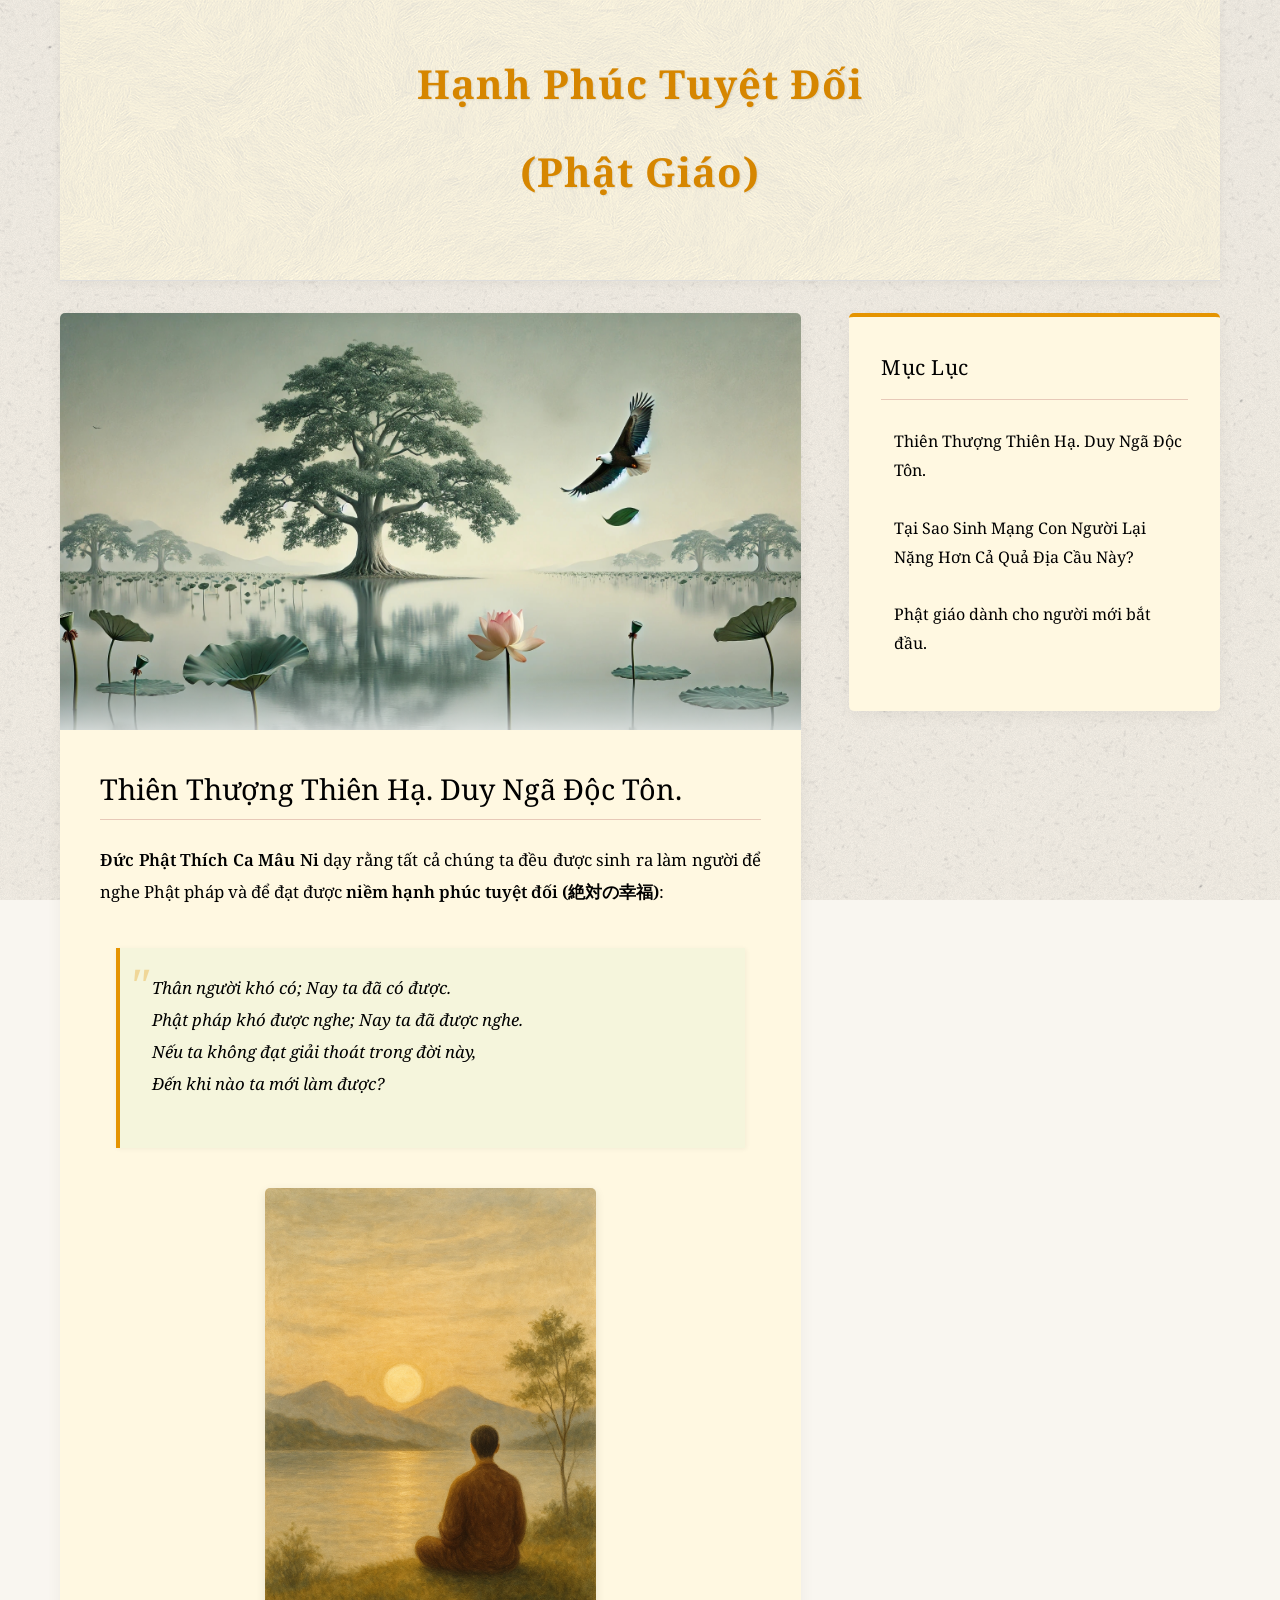
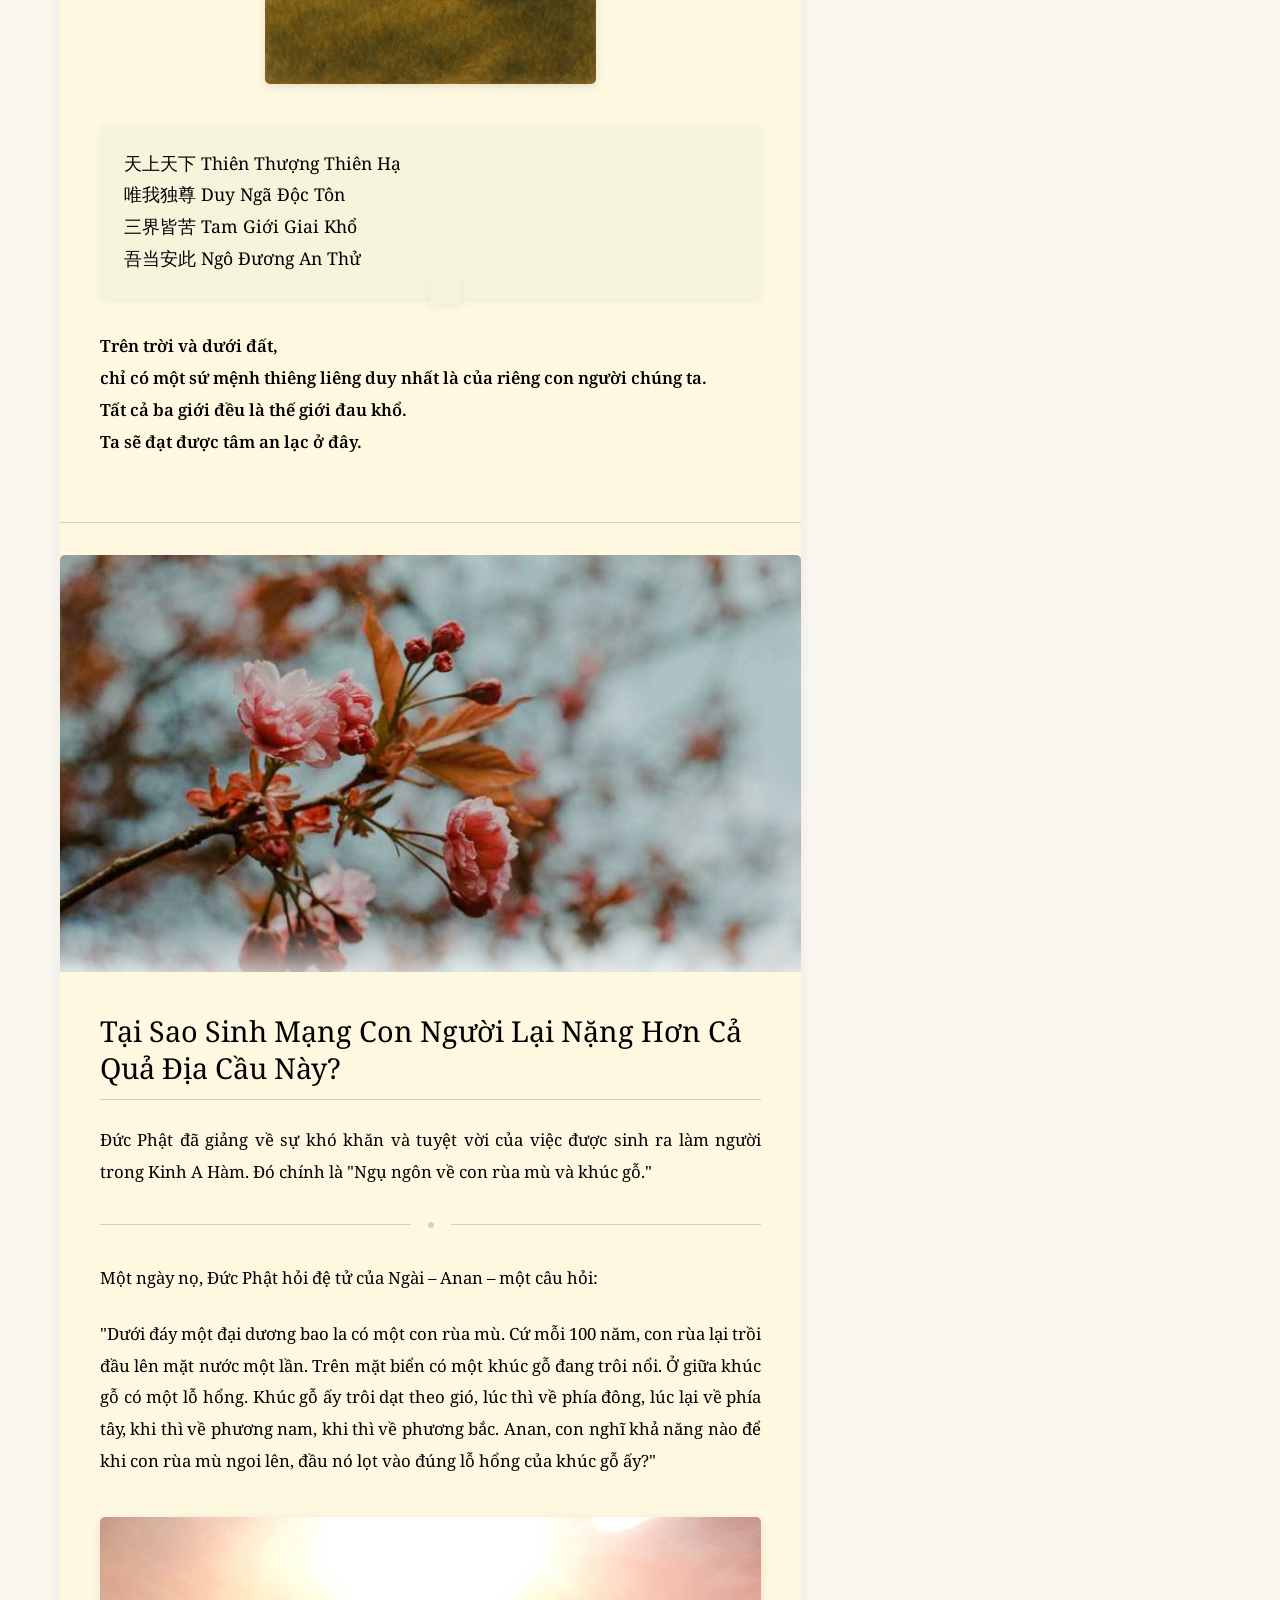
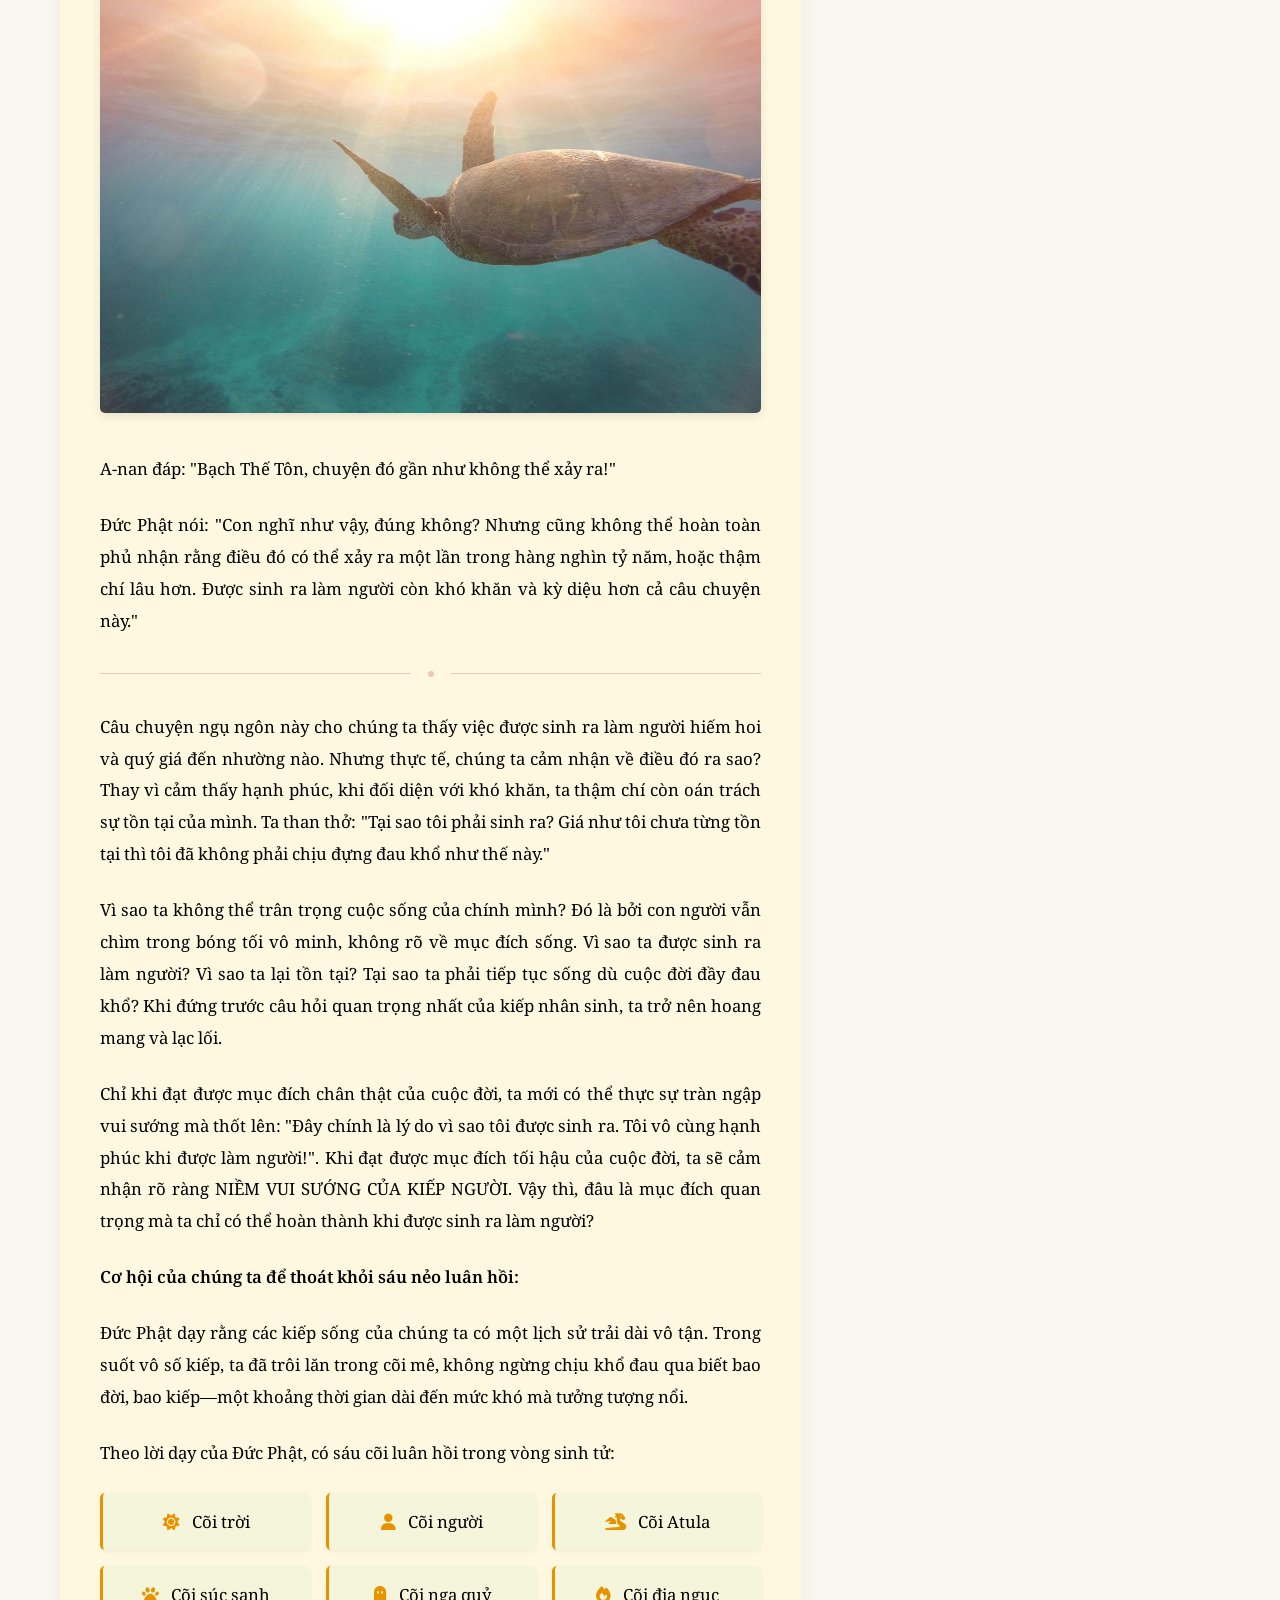
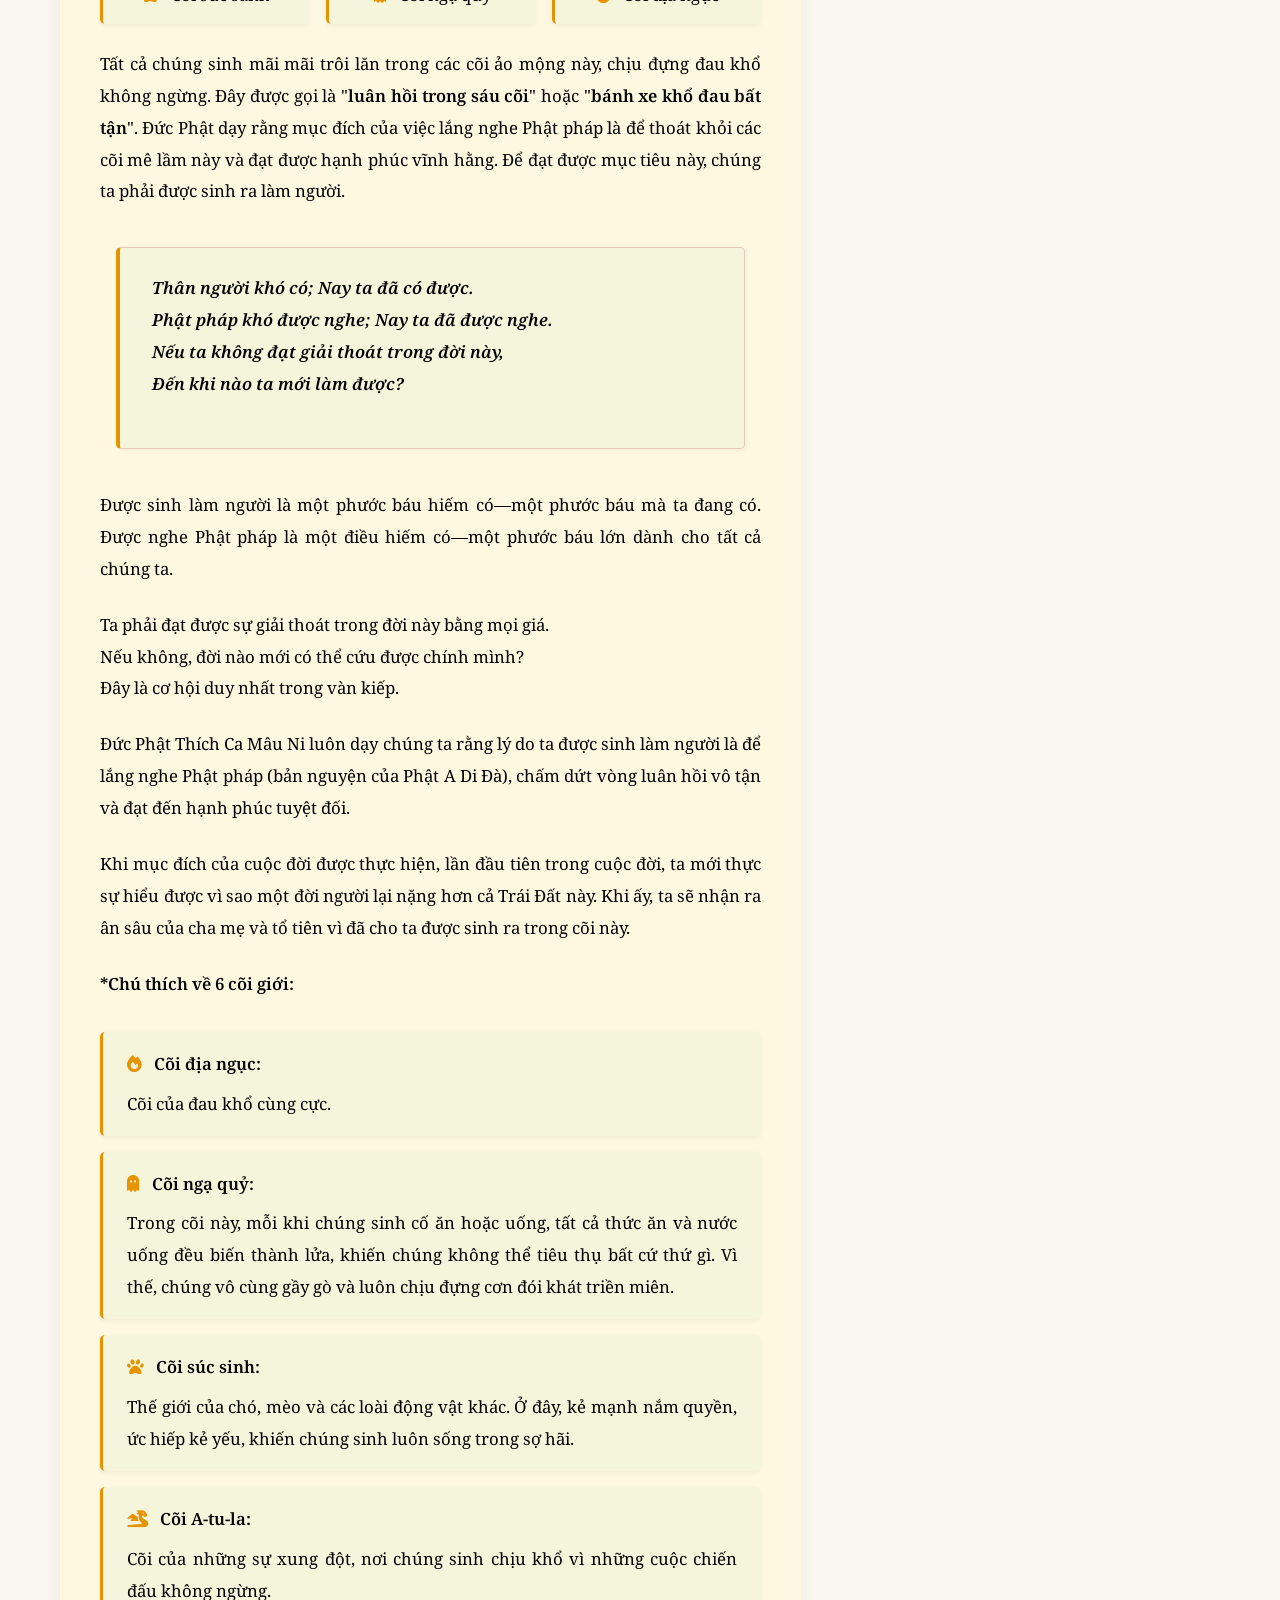
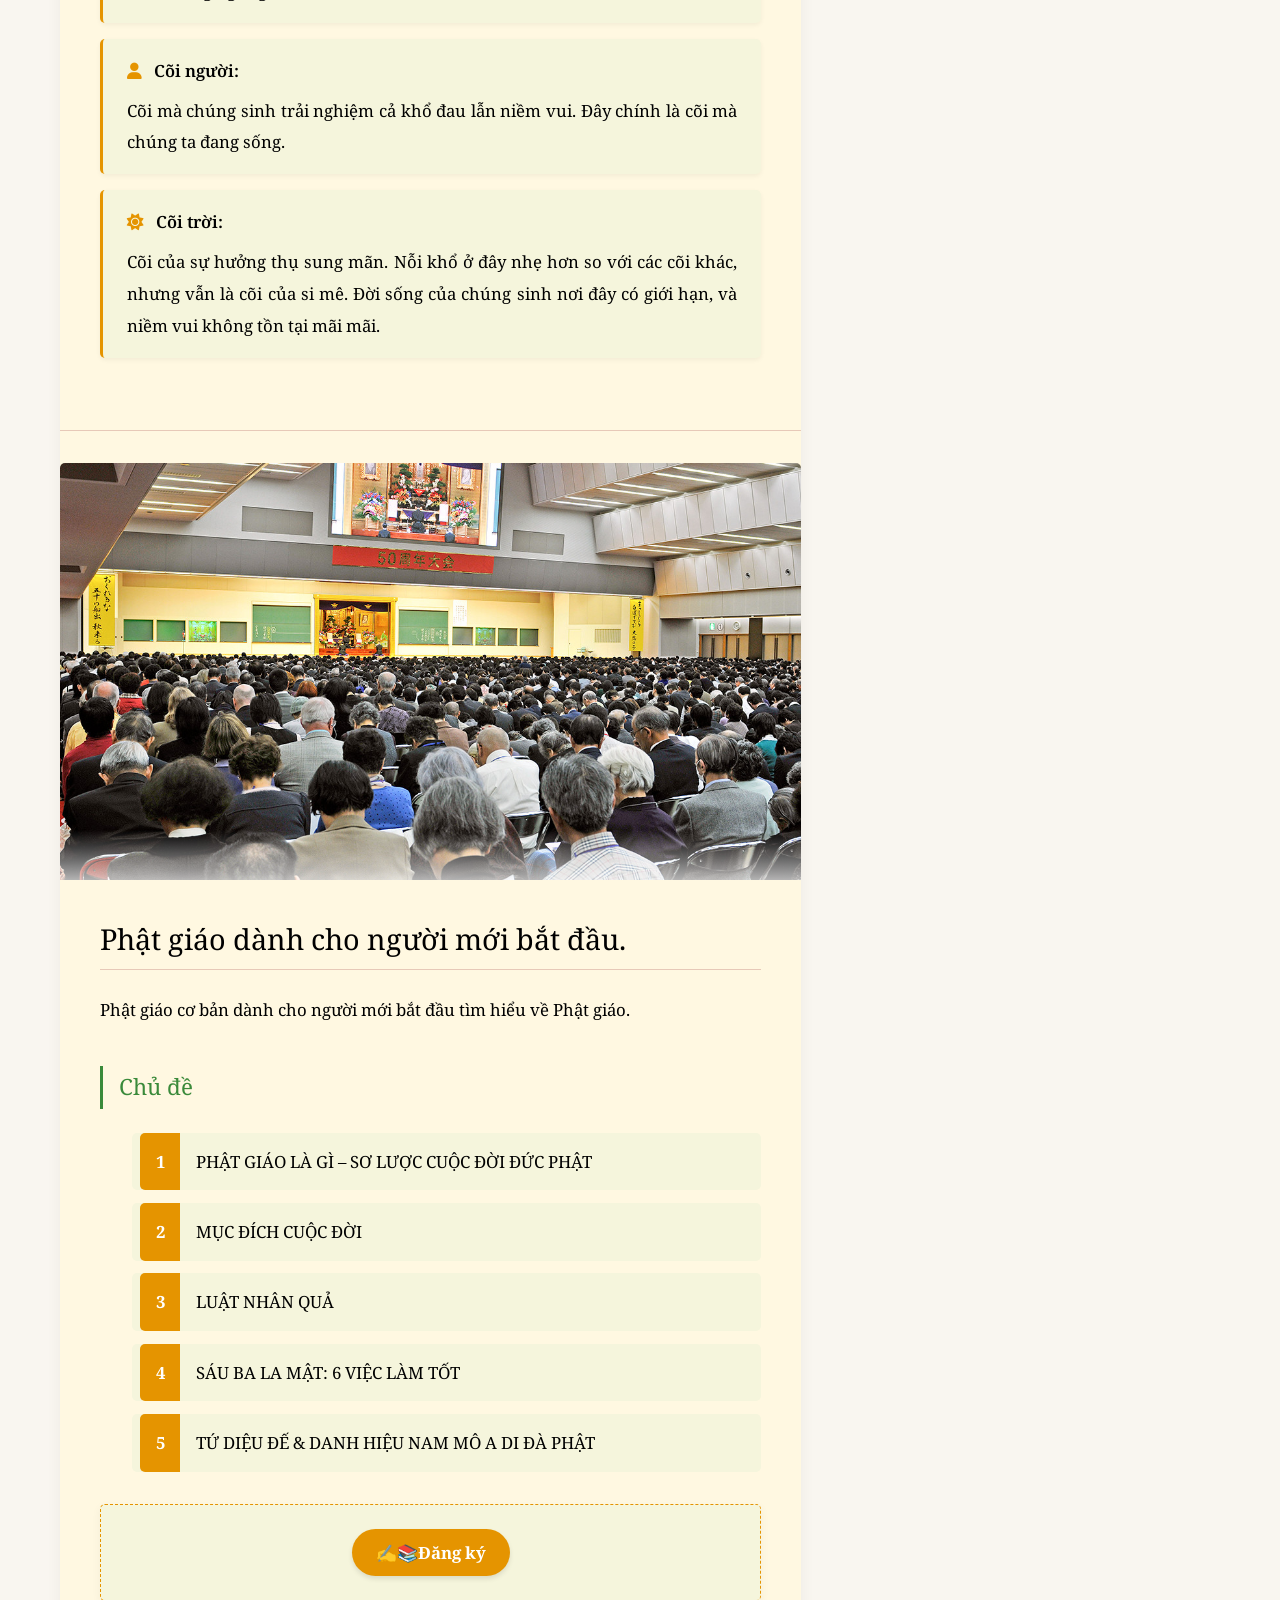
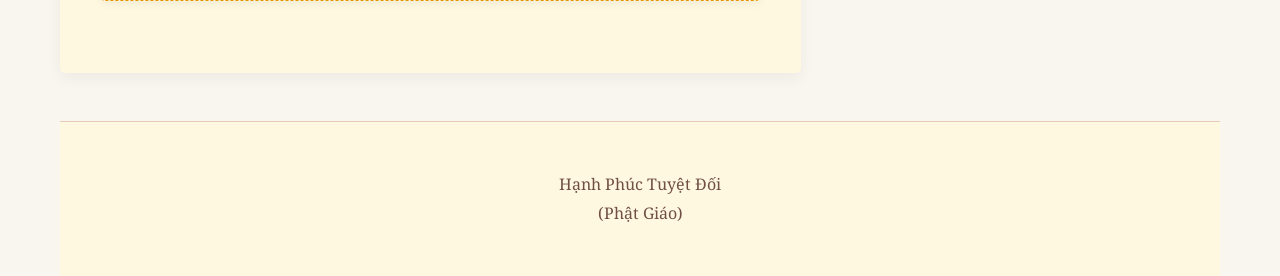
==== index.html @ f9122c45 "SEO friendly" ====
<!DOCTYPE html>
<html lang="vi">
<head>
    <meta charset="UTF-8">
    <meta name="viewport" content="width=device-width, initial-scale=1.0">
    <title>Hạnh Phúc Tuyệt Đối (Phật Giáo)</title>
    <meta name="description" content="Phật Giáo, con đường đến với Hạnh Phúc Tuyệt Đối (絶対の幸福).">
    <meta name="keywords" content="Phật Giáo, Hạnh Phúc Tuyệt Đối, Phật Pháp, luân hồi, Đức Phật Thích Ca, Nam Mô A Di Đà Phật, giải thoát, tâm an lạc">
    <meta name="author" content="Hạnh Phúc Tuyệt Đối (Phật Giáo)">
    <meta name="robots" content="index, follow">
    <meta property="og:title" content="Hạnh Phúc Tuyệt Đối (Phật Giáo)">
    <meta property="og:description" content="Phật giáo, con đường đến với Hạnh Phúc Tuyệt Đối (絶対の幸福).">
    <meta property="og:type" content="website">
    <meta property="og:url" content="https://hanhphuctuyetdoi.org">
    <link rel="canonical" href="https://hanhphuctuyetdoi.org">
    <link rel="stylesheet" href="styles.css">
    <link rel="icon" href="images/favicon.png" type="image/png">
    <!-- FontAwesome for icons -->
    <link rel="stylesheet" href="https://cdnjs.cloudflare.com/ajax/libs/font-awesome/6.4.0/css/all.min.css">
    <!-- Structured Data -->
    <script type="application/ld+json">
    {
        "@context": "https://schema.org",
        "@type": "WebSite",
        "name": "Hạnh Phúc Tuyệt Đối (Phật Giáo)",
        "url": "https://hanhphuctuyetdoi.org",
        "description": "Phật giáo, con đường đến với Hạnh Phúc Tuyệt Đối (絶対の幸福).",
        "publisher": {
            "@type": "Organization",
            "name": "Hạnh Phúc Tuyệt Đối (Phật Giáo)",
            "logo": {
                "@type": "ImageObject",
                "url": "https://hanhphuctuyetdoi.org/images/favicon.png"
            }
        }
    }
    </script>
</head>
<body>
    <div class="site-container">
        <header class="site-header">
            <div class="site-branding">
                <h1 class="site-title">Hạnh Phúc Tuyệt Đối</h1>
                <h2 class="site-title">(Phật Giáo)</h2>
            </div>
        </header>

        <div class="site-content">
            <main class="main-content">
                <article id="post-1" class="post">
                    <figure class="featured-image-container">
                        <img src="images/featured-image-1.webp" alt="Thiên Thượng Thiên Hạ. Duy Ngã Độc Tôn." class="featured-image-full">
                    </figure>
                    <div class="post-content">
                        <h2 class="entry-title">Thiên Thượng Thiên Hạ. Duy Ngã Độc Tôn.</h2>
                        <div class="entry-content">
                            <p><strong>Đức Phật Thích Ca Mâu Ni</strong> dạy rằng tất cả chúng ta đều được sinh ra làm người để nghe Phật pháp và để đạt được <strong>niềm hạnh phúc tuyệt đối (絶対の幸福)</strong>:</p>
                            <blockquote>
                                <p>Thân người khó có; Nay ta đã có được.<br>
                                Phật pháp khó được nghe; Nay ta đã được nghe.<br>
                                Nếu ta không đạt giải thoát trong đời này,<br>
                                Đến khi nào ta mới làm được?</p>
                            </blockquote>
                            <figure class="wp-block-image">
                                <img src="images/calligraphy.png" width="50%" height="50%" alt="Thiên Thượng Thiên Hạ Calligraphy" class="content-image">
                            </figure>
                            <div class="buddha-quote">
                                <p>天上天下 Thiên Thượng Thiên Hạ<br>
                                唯我独尊 Duy Ngã Độc Tôn<br>
                                三界皆苦 Tam Giới Giai Khổ<br>
                                吾当安此 Ngô Đương An Thử</p>
                            </div>
                            <p><strong>Trên trời và dưới đất,<br>
                            chỉ có một sứ mệnh thiêng liêng duy nhất là của riêng con người chúng ta.<br>
                            Tất cả ba giới đều là thế giới đau khổ.<br>
                            Ta sẽ đạt được tâm an lạc ở đây.</strong></p>
                        </div>
                    </div>
                </article>

                <article id="post-2" class="post">
                    <figure class="featured-image-container">
                        <img src="images/buddha-teaching.jpg" alt="Tại Sao Sinh Mạng Con Người Lại Nặng Hơn Cả Quả Địa Cầu Này?" class="featured-image-full">
                    </figure>
                    <div class="post-content">
                        <h2 class="entry-title">Tại Sao Sinh Mạng Con Người Lại Nặng Hơn Cả Quả Địa Cầu Này?</h2>
                        <div class="entry-content">
                            <p>Đức Phật đã giảng về sự khó khăn và tuyệt vời của việc được sinh ra làm người trong Kinh A Hàm. Đó chính là "Ngụ ngôn về con rùa mù và khúc gỗ."</p>
                            <div class="divider"><span></span></div>
                            <p>Một ngày nọ, Đức Phật hỏi đệ tử của Ngài – Anan – một câu hỏi:</p>
                            <p>"Dưới đáy một đại dương bao la có một con rùa mù. Cứ mỗi 100 năm, con rùa lại trồi đầu lên mặt nước một lần. Trên mặt biển có một khúc gỗ đang trôi nổi. Ở giữa khúc gỗ có một lỗ hổng. Khúc gỗ ấy trôi dạt theo gió, lúc thì về phía đông, lúc lại về phía tây, khi thì về phương nam, khi thì về phương bắc. Anan, con nghĩ khả năng nào để khi con rùa mù ngoi lên, đầu nó lọt vào đúng lỗ hổng của khúc gỗ ấy?"</p>
                            <figure class="wp-block-image">
                                <img src="images/turtle-story.jpg" alt="Ngụ ngôn về con rùa mù" class="content-image">
                            </figure>
                            <p>A-nan đáp: "Bạch Thế Tôn, chuyện đó gần như không thể xảy ra!"</p>
                            <p>Đức Phật nói: "Con nghĩ như vậy, đúng không? Nhưng cũng không thể hoàn toàn phủ nhận rằng điều đó có thể xảy ra một lần trong hàng nghìn tỷ năm, hoặc thậm chí lâu hơn. Được sinh ra làm người còn khó khăn và kỳ diệu hơn cả câu chuyện này."</p>
                            <div class="divider"><span></span></div>
                            <p>Câu chuyện ngụ ngôn này cho chúng ta thấy việc được sinh ra làm người hiếm hoi và quý giá đến nhường nào. Nhưng thực tế, chúng ta cảm nhận về điều đó ra sao? Thay vì cảm thấy hạnh phúc, khi đối diện với khó khăn, ta thậm chí còn oán trách sự tồn tại của mình. Ta than thở: "Tại sao tôi phải sinh ra? Giá như tôi chưa từng tồn tại thì tôi đã không phải chịu đựng đau khổ như thế này."</p>
                            <p>Vì sao ta không thể trân trọng cuộc sống của chính mình? Đó là bởi con người vẫn chìm trong bóng tối vô minh, không rõ về mục đích sống. Vì sao ta được sinh ra làm người? Vì sao ta lại tồn tại? Tại sao ta phải tiếp tục sống dù cuộc đời đầy đau khổ? Khi đứng trước câu hỏi quan trọng nhất của kiếp nhân sinh, ta trở nên hoang mang và lạc lối.</p>
                            <p>Chỉ khi đạt được mục đích chân thật của cuộc đời, ta mới có thể thực sự tràn ngập vui sướng mà thốt lên: "Đây chính là lý do vì sao tôi được sinh ra. Tôi vô cùng hạnh phúc khi được làm người!". Khi đạt được mục đích tối hậu của cuộc đời, ta sẽ cảm nhận rõ ràng NIỀM VUI SƯỚNG CỦA KIẾP NGƯỜI. Vậy thì, đâu là mục đích quan trọng mà ta chỉ có thể hoàn thành khi được sinh ra làm người?</p>
                            <p><strong>Cơ hội của chúng ta để thoát khỏi sáu nẻo luân hồi:</strong></p>
                            <p>Đức Phật dạy rằng các kiếp sống của chúng ta có một lịch sử trải dài vô tận. Trong suốt vô số kiếp, ta đã trôi lăn trong cõi mê, không ngừng chịu khổ đau qua biết bao đời, bao kiếp—một khoảng thời gian dài đến mức khó mà tưởng tượng nổi.</p>
                            <p>Theo lời dạy của Đức Phật, có sáu cõi luân hồi trong vòng sinh tử:</p>
                            <div class="realms-list">
                                <div class="realm"><i class="fas fa-sun"></i> Cõi trời</div>
                                <div class="realm"><i class="fas fa-user"></i> Cõi người</div>
                                <div class="realm"><i class="fas fa-dragon"></i> Cõi Atula</div>
                                <div class="realm"><i class="fas fa-paw"></i> Cõi súc sanh</div>
                                <div class="realm"><i class="fas fa-ghost"></i> Cõi ngạ quỷ</div>
                                <div class="realm"><i class="fas fa-fire"></i> Cõi địa ngục</div>
                            </div>
                            <p>Tất cả chúng sinh mãi mãi trôi lăn trong các cõi ảo mộng này, chịu đựng đau khổ không ngừng. Đây được gọi là "<strong>luân hồi trong sáu cõi</strong>" hoặc "<strong>bánh xe khổ đau bất tận</strong>". Đức Phật dạy rằng mục đích của việc lắng nghe Phật pháp là để thoát khỏi các cõi mê lầm này và đạt được hạnh phúc vĩnh hằng. Để đạt được mục tiêu này, chúng ta phải được sinh ra làm người.</p>
                            <blockquote class="special-quote">
                                <p><strong>Thân người khó có; Nay ta đã có được.<br>
                                Phật pháp khó được nghe; Nay ta đã được nghe.<br>
                                Nếu ta không đạt giải thoát trong đời này,<br>
                                Đến khi nào ta mới làm được?</strong></p>
                            </blockquote>
                            <p>Được sinh làm người là một phước báu hiếm có—một phước báu mà ta đang có. Được nghe Phật pháp là một điều hiếm có—một phước báu lớn dành cho tất cả chúng ta.</p>
                            <p>Ta phải đạt được sự giải thoát trong đời này bằng mọi giá.<br>
                            Nếu không, đời nào mới có thể cứu được chính mình?<br>
                            Đây là cơ hội duy nhất trong vàn kiếp.</p>
                            <p>Đức Phật Thích Ca Mâu Ni luôn dạy chúng ta rằng lý do ta được sinh làm người là để lắng nghe Phật pháp (bản nguyện của Phật A Di Đà), chấm dứt vòng luân hồi vô tận và đạt đến hạnh phúc tuyệt đối.</p>
                            <p>Khi mục đích của cuộc đời được thực hiện, lần đầu tiên trong cuộc đời, ta mới thực sự hiểu được vì sao một đời người lại nặng hơn cả Trái Đất này. Khi ấy, ta sẽ nhận ra ân sâu của cha mẹ và tổ tiên vì đã cho ta được sinh ra trong cõi này.</p>
                            <p><strong>*Chú thích về 6 cõi giới:</strong></p>
                            <div class="realm-descriptions">
                                <div class="realm-detail">
                                    <h4><i class="fas fa-fire"></i> Cõi địa ngục:</h4>
                                    <p>Cõi của đau khổ cùng cực.</p>
                                </div>
                                <div class="realm-detail">
                                    <h4><i class="fas fa-ghost"></i> Cõi ngạ quỷ:</h4>
                                    <p>Trong cõi này, mỗi khi chúng sinh cố ăn hoặc uống, tất cả thức ăn và nước uống đều biến thành lửa, khiến chúng không thể tiêu thụ bất cứ thứ gì. Vì thế, chúng vô cùng gầy gò và luôn chịu đựng cơn đói khát triền miên.</p>
                                </div>
                                <div class="realm-detail">
                                    <h4><i class="fas fa-paw"></i> Cõi súc sinh:</h4>
                                    <p>Thế giới của chó, mèo và các loài động vật khác. Ở đây, kẻ mạnh nắm quyền, ức hiếp kẻ yếu, khiến chúng sinh luôn sống trong sợ hãi.</p>
                                </div>
                                <div class="realm-detail">
                                    <h4><i class="fas fa-dragon"></i> Cõi A-tu-la:</h4>
                                    <p>Cõi của những sự xung đột, nơi chúng sinh chịu khổ vì những cuộc chiến đấu không ngừng.</p>
                                </div>
                                <div class="realm-detail">
                                    <h4><i class="fas fa-user"></i> Cõi người:</h4>
                                    <p>Cõi mà chúng sinh trải nghiệm cả khổ đau lẫn niềm vui. Đây chính là cõi mà chúng ta đang sống.</p>
                                </div>
                                <div class="realm-detail">
                                    <h4><i class="fas fa-sun"></i> Cõi trời:</h4>
                                    <p>Cõi của sự hưởng thụ sung mãn. Nỗi khổ ở đây nhẹ hơn so với các cõi khác, nhưng vẫn là cõi của si mê. Đời sống của chúng sinh nơi đây có giới hạn, và niềm vui không tồn tại mãi mãi.</p>
                                </div>
                            </div>
                        </div>
                    </div>
                </article>

                <article id="post-3" class="post">
                    <figure class="featured-image-container">
                        <img src="images/buddhism-basics.jpg" alt="Phật giáo dành cho người mới bắt đầu." class="featured-image-full">
                    </figure>
                    <div class="post-content">
                        <h2 class="entry-title">Phật giáo dành cho người mới bắt đầu.</h2>
                        <div class="entry-content">
                            <p>Phật giáo cơ bản dành cho người mới bắt đầu tìm hiểu về Phật giáo.</p>
                            <h3>Chủ đề</h3>
                            <ol class="topics-list">
                                <li><span class="topic-number">1</span><span class="topic-text">PHẬT GIÁO LÀ GÌ – SƠ LƯỢC CUỘC ĐỜI ĐỨC PHẬT</span></li>
                                <li><span class="topic-number">2</span><span class="topic-text">MỤC ĐÍCH CUỘC ĐỜI</span></li>
                                <li><span class="topic-number">3</span><span class="topic-text">LUẬT NHÂN QUẢ</span></li>
                                <li><span class="topic-number">4</span><span class="topic-text">SÁU BA LA MẬT: 6 VIỆC LÀM TỐT</span></li>
                                <li><span class="topic-number">5</span><span class="topic-text">TỨ DIỆU ĐẾ & DANH HIỆU NAM MÔ A DI ĐÀ PHẬT</span></li>
                            </ol>
                            <div class="signup-box">
                                <h4 class="has-medium-font-size"><a href="https://docs.google.com/forms/d/e/1FAIpQLSfmnXQ_tHdX6BW0gpvY5uyh-gd7Po1OzNd1ub1ApMUK29noAw/viewform" target="_blank" rel="noreferrer noopener">✍📚Đăng ký</a></h4>
                            </div>
                        </div>
                    </div>
                </article>
            </main>

            <aside class="sidebar">
                <div id="recent-posts" class="widget">
                    <h3 class="widget-title">Mục Lục</h3>
                    <ul>
                        <li><a href="#post-1">Thiên Thượng Thiên Hạ. Duy Ngã Độc Tôn.</a></li>
                        <li><a href="#post-2">Tại Sao Sinh Mạng Con Người Lại Nặng Hơn Cả Quả Địa Cầu Này?</a></li>
                        <li><a href="#post-3">Phật giáo dành cho người mới bắt đầu.</a></li>
                    </ul>
                </div>
            </aside>
        </div>
        
        <footer class="site-footer">
            <div class="footer-content">
                <p>Hạnh Phúc Tuyệt Đối</p>
                <p>(Phật Giáo)</p>
            </div>
        </footer>
    </div>
</body>
</html>
---- styles.css ----
/* Import Google Fonts */
@import url('https://fonts.googleapis.com/css2?family=Noto+Serif:ital,wght@0,400;0,600;0,700;1,400&display=swap');

/* Reset and base styles */
* {
    margin: 0;
    padding: 0;
    box-sizing: border-box;
}

html {
    scroll-behavior: smooth;
}

:root {
    /* Buddhist-inspired color palette - more harmonious, subtle */
    --saffron: #E59400;      /* Softer monk robe color */
    --deep-saffron: #D68600; /* Darker saffron for accents */
    --lotus-pink: #E7C9B8;   /* Softer pink like lotus flowers */
    --bodhi-green: #3A8A3A;  /* Softer green */
    --earth-brown: #705044;  /* Softer earth tone */
    --sand: #F5F5DC;         /* Light sand color for backgrounds */
    --stone: #E8E8E0;        /* Stone color */
    --incense: #F9F6F0;      /* Light incense smoke color */
    --ink: #000000;          /* Pure black text color as requested */
    --parchment: #FFF8E1;    /* Parchment color for content background */
}

body {
    font-family: 'Noto Serif', Georgia, serif;
    line-height: 1.8;
    color: var(--ink);
    background: var(--incense) url('images/subtle-pattern.png') repeat;
    background-attachment: fixed;
}

.site-container {
    max-width: 1200px;
    margin: 0 auto;
    padding: 0 20px;
}

/* Header styles */
.site-header {
    padding: 3rem 0;
    text-align: center;
    border-bottom: 1px solid #ddd;
    margin-bottom: 2rem;
    background: var(--parchment);
    background-image: url('images/lotus-pattern.png');
    box-shadow: 0 2px 10px rgba(0,0,0,0.05);
}

.site-branding {
    margin-bottom: 1.5rem;
    position: relative;
}

.lotus-symbol {
    display: none; /* Hide lotus symbol as requested */
}

.site-logo {
    max-width: 200px;
    height: auto;
    margin-bottom: 1rem;
    display: block;
    margin-left: auto;
    margin-right: auto;
}

.site-title {
    font-size: 2.5rem;
    margin-bottom: 1rem;
    color: var(--deep-saffron);
    font-family: 'Noto Serif', Georgia, serif;
    letter-spacing: 1px;
    text-shadow: 1px 1px 2px rgba(0,0,0,0.1);
}

.main-navigation ul {
    list-style: none;
    display: flex;
    justify-content: center;
    gap: 2rem;
}

.main-navigation a {
    color: var(--earth-brown);
    text-decoration: none;
    font-size: 1.1rem;
    transition: all 0.3s ease;
}

.main-navigation a:hover {
    color: var(--deep-saffron);
}

/* Content layout */
.site-content {
    display: grid;
    grid-template-columns: 2fr 1fr;
    gap: 3rem;
    margin-bottom: 3rem;
    position: relative;
}

/* Main content styles */
.main-content {
    background: var(--parchment);
    border-radius: 5px;
    box-shadow: 0 5px 15px rgba(0,0,0,0.05);
}

.post {
    margin-bottom: 2rem;
    border-bottom: 1px solid var(--lotus-pink);
    scroll-margin-top: 2rem;
}

.post:last-child {
    margin-bottom: 0;
    border-bottom: none;
}

/* Featured image styles */
.featured-image-container {
    margin: 0;
    padding: 0;
    position: relative;
    overflow: hidden;
    border-radius: 5px 5px 0 0;
}

.featured-image-container::after {
    content: '';
    position: absolute;
    bottom: 0;
    left: 0;
    right: 0;
    height: 50px;
    background: linear-gradient(to bottom, transparent, rgba(255,255,255,0.7));
}

.featured-image-full {
    width: 100%;
    height: auto;
    display: block;
    aspect-ratio: 16/9;
    object-fit: cover;
    transition: transform 0.5s ease;
}

.post-content {
    padding: 2.5rem;
}

.entry-title {
    font-size: 1.8rem;
    margin-bottom: 1.5rem;
    color: var(--ink);
    line-height: 1.3;
    font-weight: normal;
    border-bottom: 1px solid var(--lotus-pink);
    padding-bottom: 0.75rem;
}

.entry-meta {
    color: var(--earth-brown);
    font-size: 0.9rem;
    margin-bottom: 1.5rem;
    font-style: italic;
}

.entry-content {
    font-size: 1.05rem;
    line-height: 1.9;
    color: var(--ink);
}

.entry-content p {
    margin-bottom: 1.5rem;
    text-align: justify;
}

/* Image styles */
.wp-block-image {
    margin: 2.5rem 0;
    text-align: center;
}

.content-image {
    max-width: 100%;
    height: auto;
    display: block;
    margin: 0 auto;
    border-radius: 5px;
    box-shadow: 0 3px 10px rgba(0,0,0,0.1);
}

.entry-content blockquote {
    margin: 2.5rem 1rem;
    padding: 1.5rem 2rem;
    background: var(--sand);
    border-left: 4px solid var(--saffron);
    font-style: italic;
    position: relative;
    box-shadow: 1px 1px 5px rgba(0,0,0,0.05);
}

.entry-content blockquote::before {
    content: '"';
    position: absolute;
    top: -0.5rem;
    left: 0.5rem;
    font-size: 3rem;
    color: var(--saffron);
    opacity: 0.3;
}

.entry-content h3 {
    font-size: 1.4rem;
    margin: 2.5rem 0 1rem;
    color: var(--bodhi-green);
    font-weight: normal;
    padding-left: 1rem;
    border-left: 3px solid var(--bodhi-green);
}

.entry-content ol {
    margin-left: 2rem;
    margin-bottom: 1.5rem;
}

.entry-content ol li {
    margin-bottom: 0.8rem;
    padding-left: 0.5rem;
}

/* Sidebar styles */
.sidebar {
    position: sticky;
    top: 2rem;
    height: max-content;
    background: var(--parchment);
    padding: 2rem;
    border-radius: 5px;
    box-shadow: 0 5px 15px rgba(0,0,0,0.05);
    transition: top 0.3s ease;
    border-top: 4px solid var(--saffron);
}

.widget {
    margin-bottom: 2rem;
}

.widget:last-child {
    margin-bottom: 0;
}

.widget-title {
    font-size: 1.3rem;
    margin-bottom: 1.2rem;
    color: var(--ink);
    border-bottom: 1px solid var(--lotus-pink);
    padding-bottom: 0.8rem;
    font-weight: normal;
    letter-spacing: 0.5px;
}

.widget ul {
    list-style: none;
}

.widget ul li {
    margin-bottom: 0.8rem;
    transition: all 0.3s ease;
}

.widget ul li:hover {
    transform: translateX(5px);
}

.widget a {
    color: var(--ink);
    text-decoration: none;
    font-size: 1rem;
    display: block;
    padding: 0.5rem 0;
    transition: all 0.3s ease;
    border-left: 3px solid transparent;
    padding-left: 10px;
    position: relative;
}

.widget a::before {
    content: '';  /* Removed dharma wheel */
    position: absolute;
    left: -1.5rem;
    opacity: 0;
    transition: all 0.3s ease;
}

.widget a:hover {
    color: var(--deep-saffron);
    text-decoration: none;
    background-color: rgba(214, 134, 0, 0.05);
    padding-left: 15px;
}

.widget a:hover::before {
    opacity: 1;
    left: -0.5rem;
}

.widget a.active {
    color: var(--deep-saffron);
    font-weight: bold;
    background-color: rgba(214, 134, 0, 0.1);
    border-left: 3px solid var(--saffron);
}

/* Footer styles */
.site-footer {
    text-align: center;
    padding: 3rem 0;
    border-top: 1px solid var(--lotus-pink);
    color: var(--earth-brown);
    background: var(--parchment);
    margin-top: 2rem;
}

.footer-content {
    max-width: 800px;
    margin: 0 auto;
}

.footer-quote {
    font-style: italic;
    margin-top: 0.5rem;
    font-size: 0.9rem;
    opacity: 0.8;
}

/* Responsive design */
@media (max-width: 768px) {
    .site-content {
        grid-template-columns: 1fr;
    }
    
    .site-title {
        font-size: 2rem;
    }
    
    .entry-title {
        font-size: 1.6rem;
    }
    
    .post-content {
        padding: 1.5rem;
    }
    
    .sidebar {
        position: static;
        margin-top: 2rem;
    }
}

@media (max-width: 480px) {
    .site-container {
        padding: 0 15px;
    }
    
    .site-title {
        font-size: 1.8rem;
    }
    
    .entry-title {
        font-size: 1.4rem;
    }
    
    .post-content {
        padding: 1.2rem;
    }
    
    .sidebar {
        padding: 1.5rem;
    }
}

/* Add Buddhist-themed elements */
.entry-content strong {
    color: var(--ink);
    font-weight: 600;
}

/* Custom styling for links */
.entry-content a {
    color: var(--bodhi-green);
    text-decoration: none;
    border-bottom: 1px dotted var(--bodhi-green);
    transition: all 0.3s ease;
}

.entry-content a:hover {
    color: var(--deep-saffron);
    border-bottom: 1px solid var(--deep-saffron);
}

/* Buddhist-themed decorative elements */
.dharma-wheel {
    display: none; /* Hide dharma wheel symbol as requested */
}

.divider {
    display: flex;
    align-items: center;
    text-align: center;
    margin: 2rem 0;
}

.divider::before,
.divider::after {
    content: '';
    flex: 1;
    border-bottom: 1px solid var(--lotus-pink);
}

.divider span {
    position: relative;
    width: 10px;
    height: 10px;
    margin: 0 15px;
}

.divider span::before {
    content: '';
    position: absolute;
    width: 6px;
    height: 6px;
    background-color: var(--lotus-pink);
    border-radius: 50%;
    top: 50%;
    left: 50%;
    transform: translate(-50%, -50%);
}

/* Buddha Quote styling */
.buddha-quote {
    background-color: var(--sand);
    padding: 1.5rem;
    border-radius: 5px;
    font-family: 'Noto Serif', Georgia, serif;
    margin: 2rem 0;
    position: relative;
    box-shadow: 0 3px 10px rgba(0,0,0,0.05);
    text-align: center;
}

.buddha-quote::before,
.buddha-quote::after {
    content: '';
    position: absolute;
    width: 30px;
    height: 30px;
    background-color: var(--sand);
    box-shadow: 0 3px 10px rgba(0,0,0,0.05);
}

.buddha-quote::before {
    top: -15px;
    left: calc(50% - 15px);
    transform: rotate(45deg);
    z-index: -1;
}

.buddha-quote p {
    margin-bottom: 0;
    font-size: 1.1rem;
    line-height: 1.8;
    color: var(--ink);
}

/* Realms styling */
.realms-list {
    display: flex;
    flex-wrap: wrap;
    gap: 1rem;
    margin: 1.5rem 0;
    justify-content: space-between;
}

.realm {
    background-color: var(--sand);
    border-radius: 5px;
    padding: 0.8rem 1.2rem;
    box-shadow: 0 2px 5px rgba(0,0,0,0.05);
    flex: 1 1 calc(33% - 1rem);
    text-align: center;
    transition: all 0.3s ease;
    border-left: 3px solid var(--saffron);
}

.realm:hover {
    transform: translateY(-3px);
    box-shadow: 0 5px 10px rgba(0,0,0,0.1);
}

.realm i {
    color: var(--saffron);
    margin-right: 0.5rem;
}

.realm-descriptions {
    margin: 2rem 0;
}

.realm-detail {
    background-color: var(--sand);
    border-radius: 5px;
    padding: 1rem 1.5rem;
    margin-bottom: 1rem;
    box-shadow: 0 2px 5px rgba(0,0,0,0.05);
    border-left: 3px solid var(--saffron);
}

.realm-detail h4 {
    color: var(--ink);
    margin-bottom: 0.5rem;
    font-weight: 600;
}

.realm-detail i {
    color: var(--saffron);
    margin-right: 0.5rem;
}

.realm-detail p {
    margin-bottom: 0;
}

/* Special blockquote */
.special-quote {
    background-color: var(--sand);
    border: 1px solid var(--lotus-pink);
    border-left: 4px solid var(--saffron);
    padding: 1.5rem 2rem;
    margin: 2rem 0;
    border-radius: 5px;
    position: relative;
    box-shadow: 0 3px 10px rgba(0,0,0,0.05);
}

.special-quote::before {
    content: '';  /* Removed dharma wheel */
    display: none;
}

/* Topics styling */
.topics-list {
    list-style: none;
    margin: 1.5rem 0;
    counter-reset: item;
}

.topics-list li {
    margin-bottom: 1rem;
    padding: 0;
    background-color: var(--sand);
    border-radius: 5px;
    position: relative;
    transition: all 0.3s ease;
    display: flex;
    align-items: center;
    overflow: hidden;
}

.topics-list li:hover {
    transform: translateX(5px);
    background-color: rgba(214, 134, 0, 0.1);
}

.topic-number {
    width: 2.5rem;
    min-width: 2.5rem;
    height: 100%;
    background-color: var(--saffron);
    color: white;
    display: flex;
    align-items: center;
    justify-content: center;
    font-weight: bold;
    border-radius: 5px 0 0 5px;
    padding: 0.8rem 0;
}

.topic-text {
    padding: 0.8rem 1rem;
    flex: 1;
}

.signup-box {
    margin: 2rem 0;
    padding: 1.5rem;
    background-color: var(--sand);
    border-radius: 5px;
    text-align: center;
    box-shadow: 0 3px 10px rgba(0,0,0,0.05);
    border: 1px dashed var(--saffron);
}

.signup-box a {
    display: inline-block;
    padding: 0.5rem 1.5rem;
    background-color: var(--saffron);
    color: white !important;
    border-radius: 50px;
    text-decoration: none !important;
    border: none !important;
    transition: all 0.3s ease;
    box-shadow: 0 3px 5px rgba(0,0,0,0.1);
}

.signup-box a:hover {
    background-color: var(--deep-saffron);
    transform: translateY(-3px);
    box-shadow: 0 5px 10px rgba(0,0,0,0.2);
}
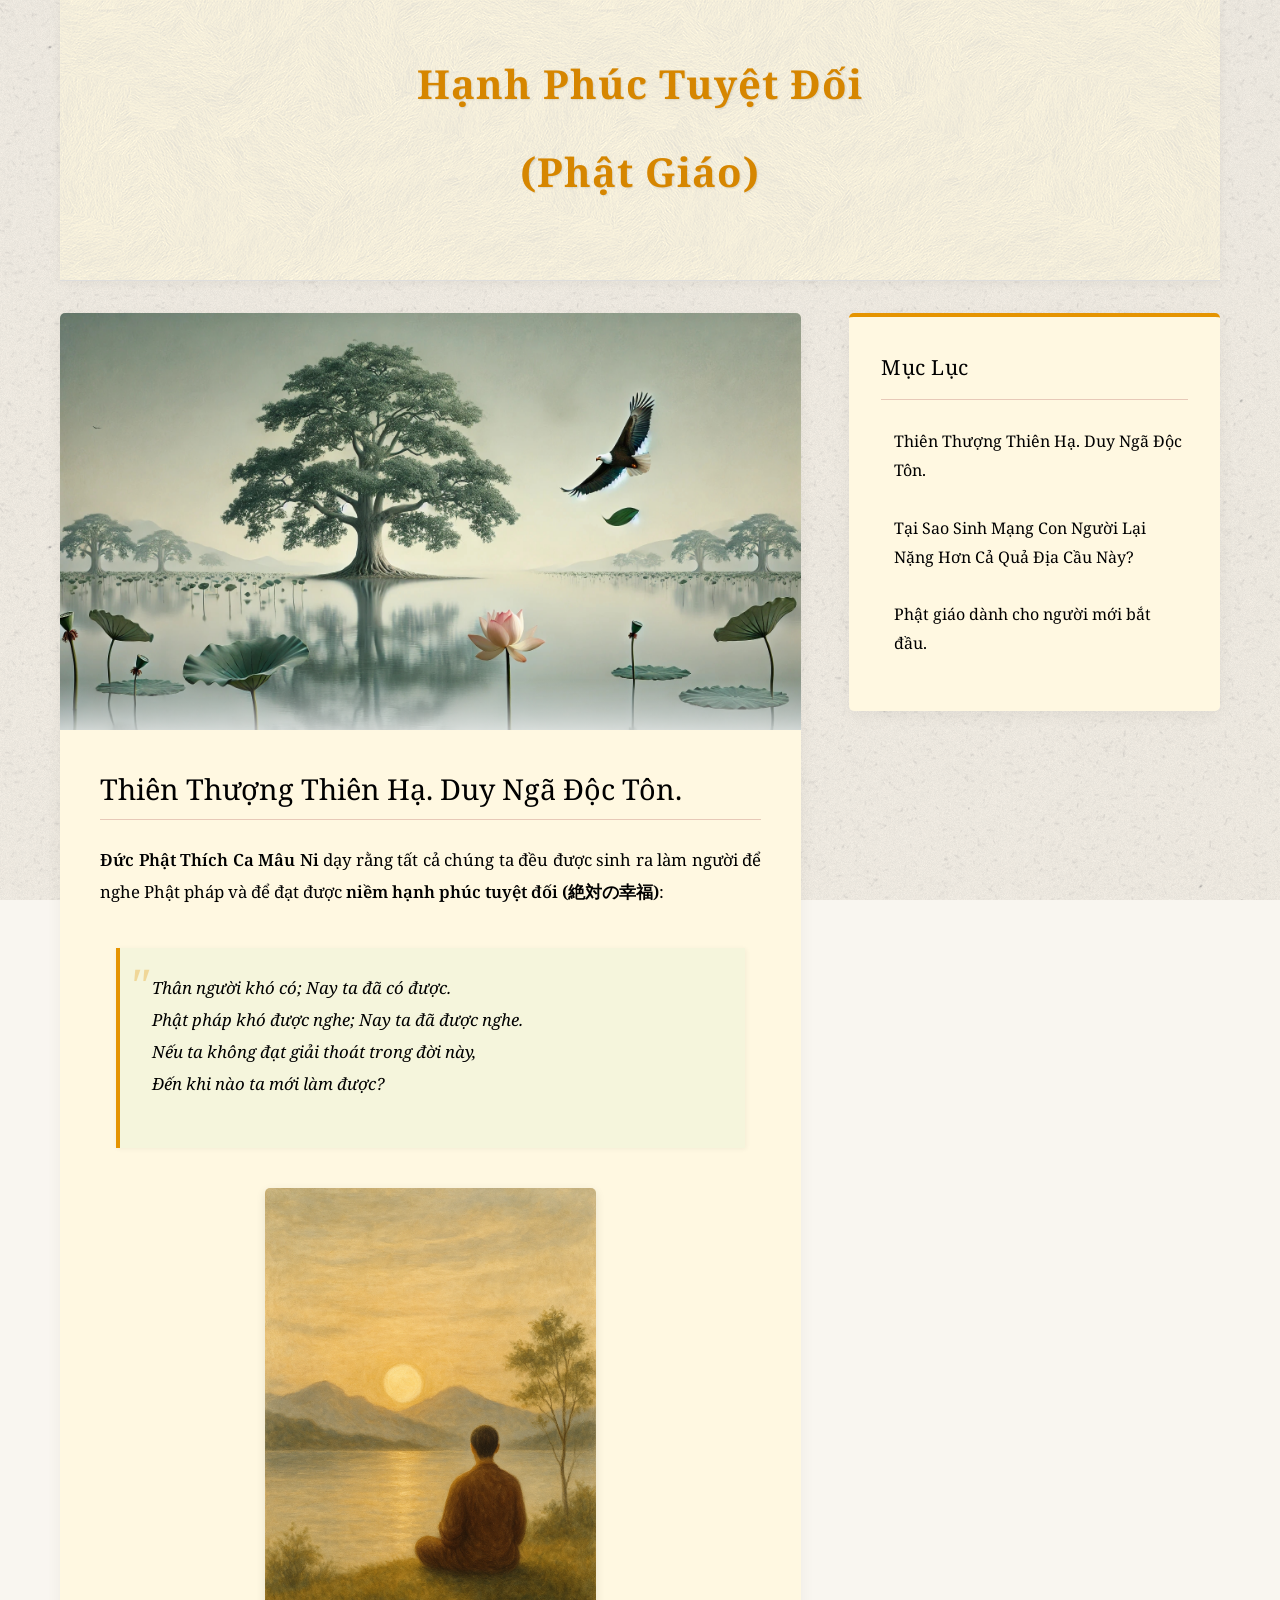
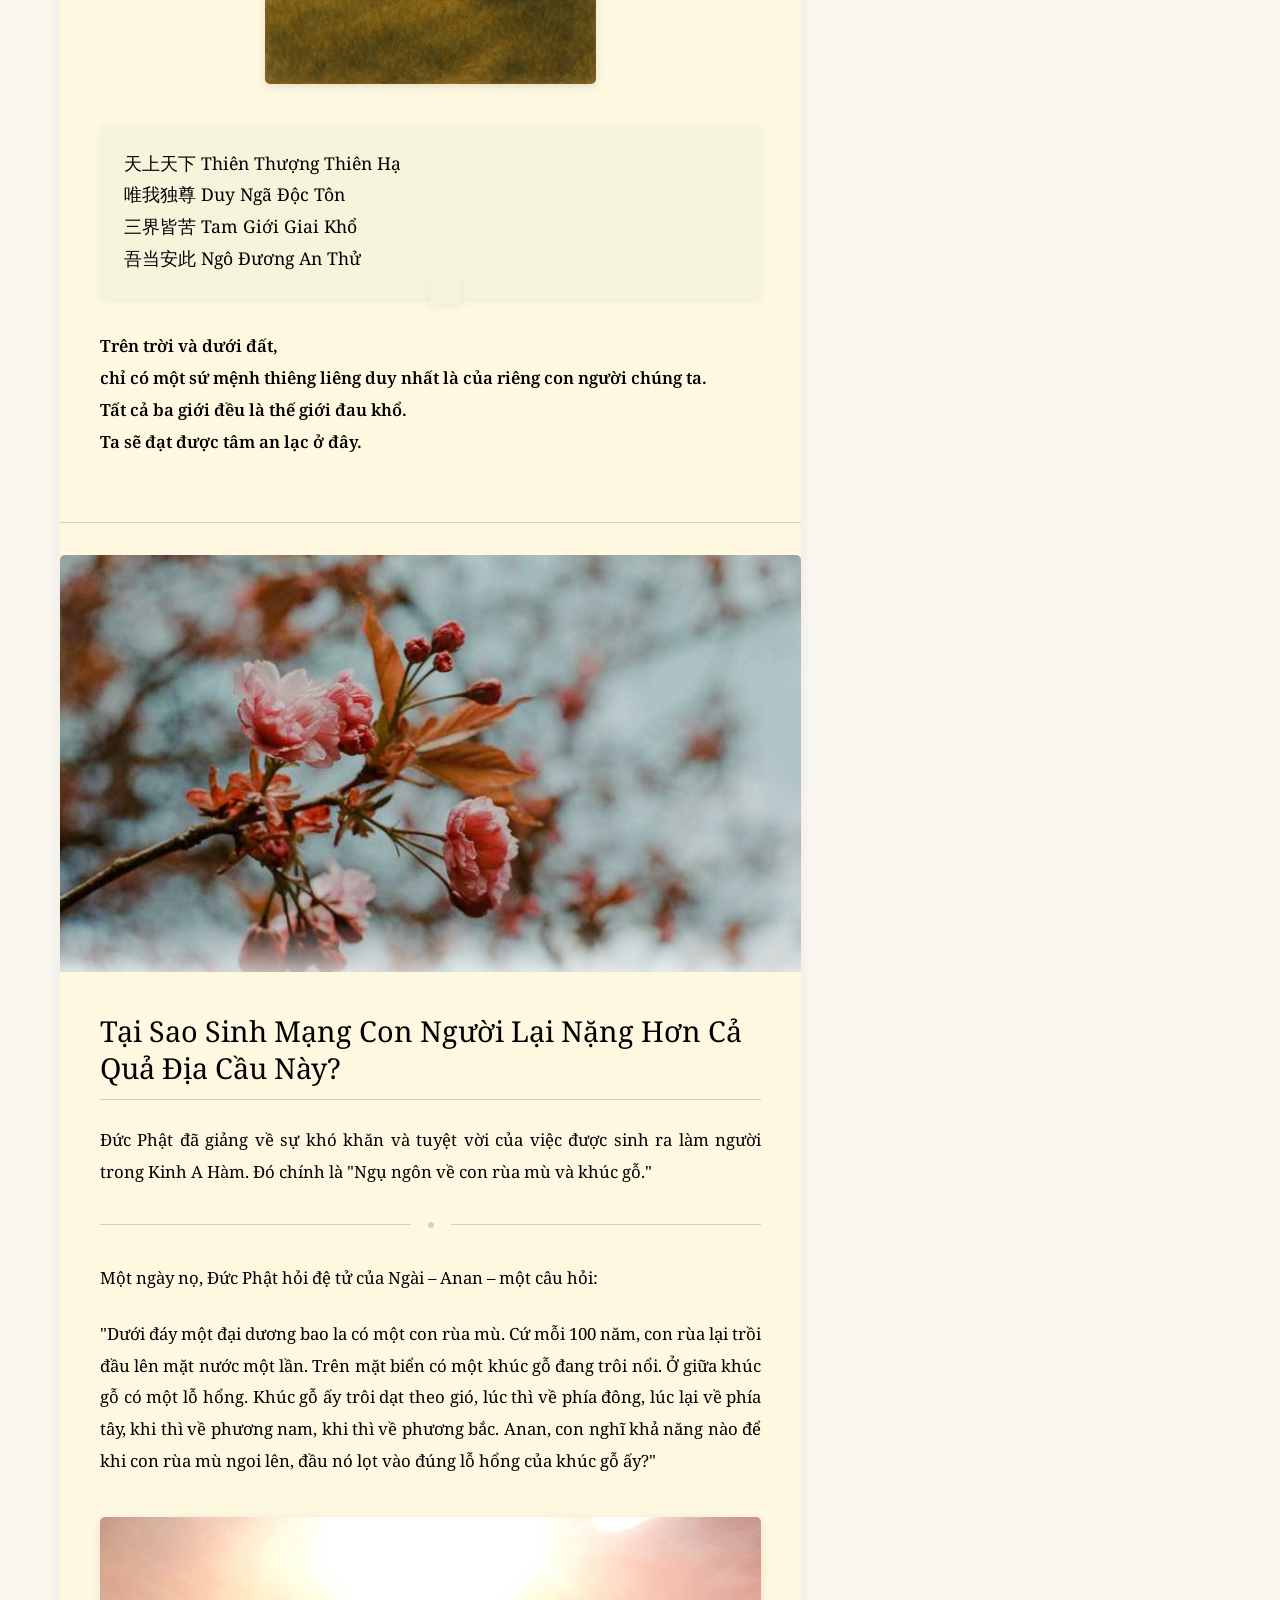
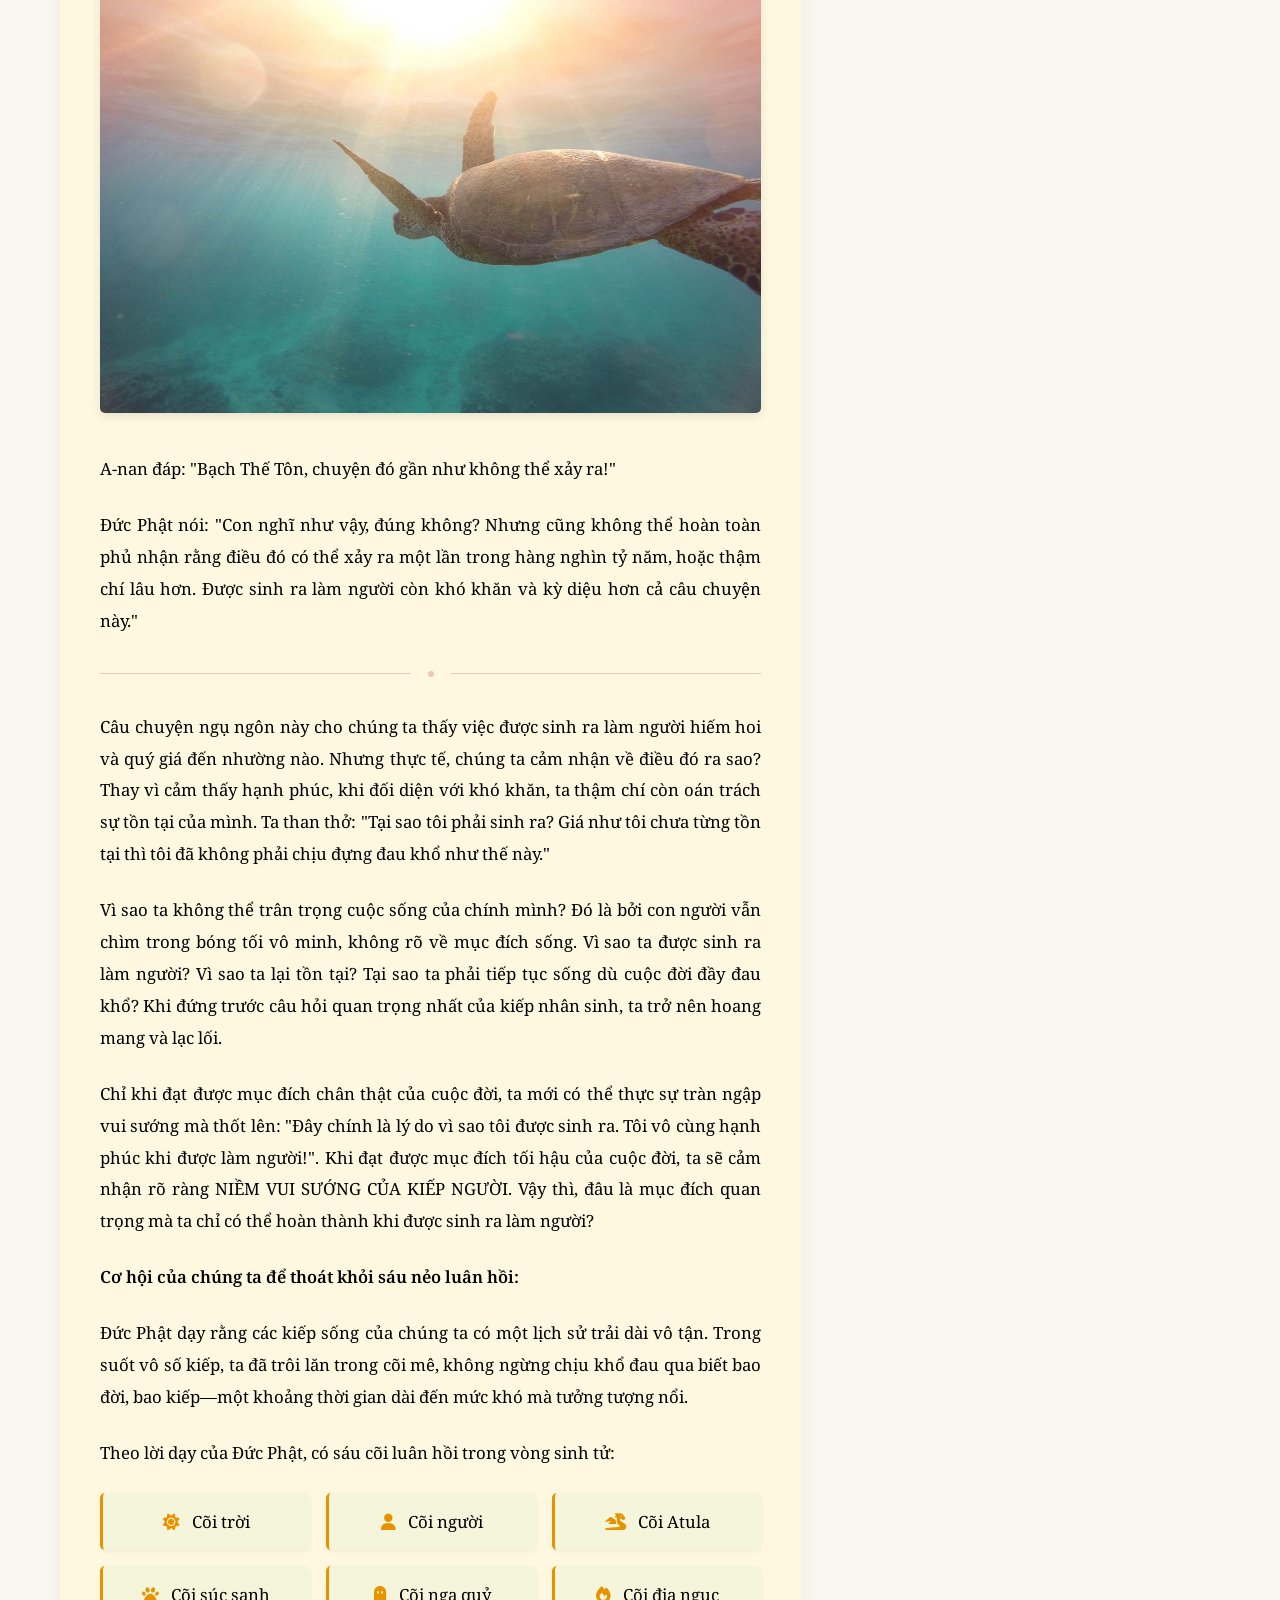
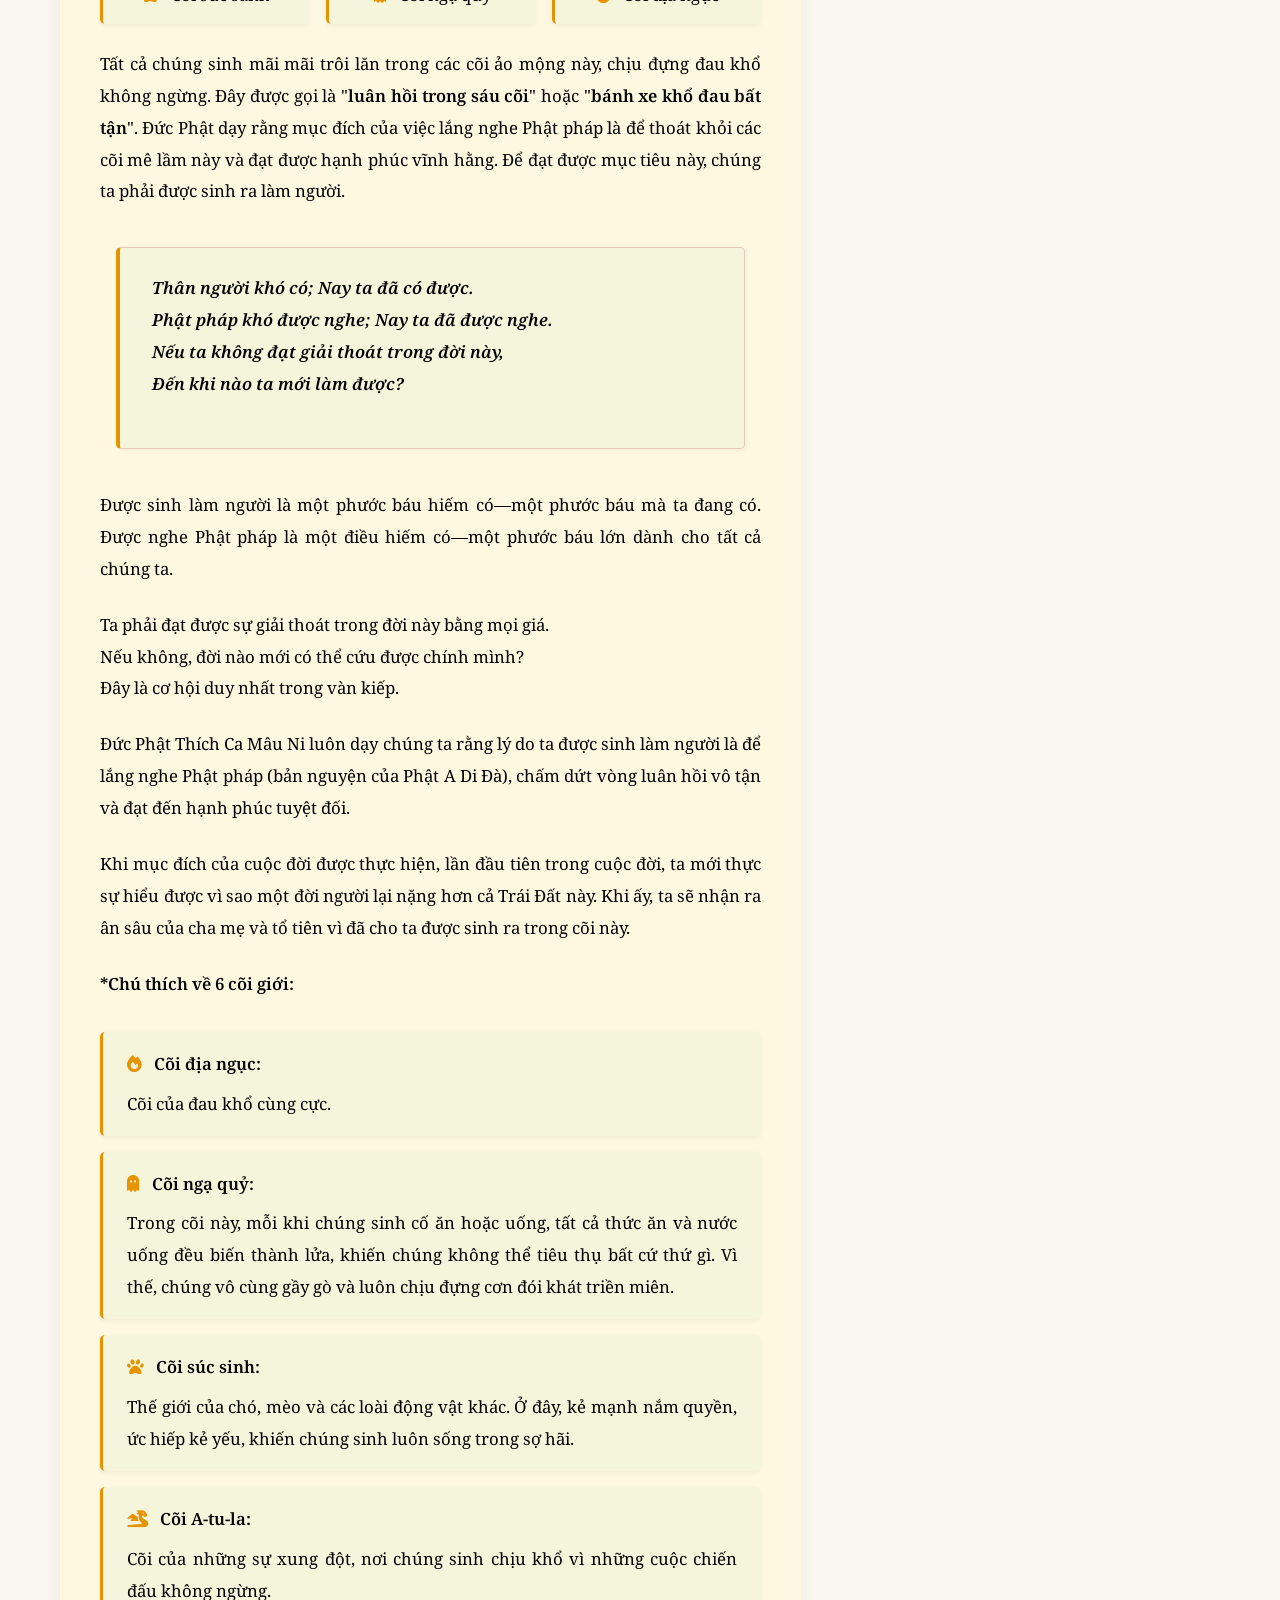
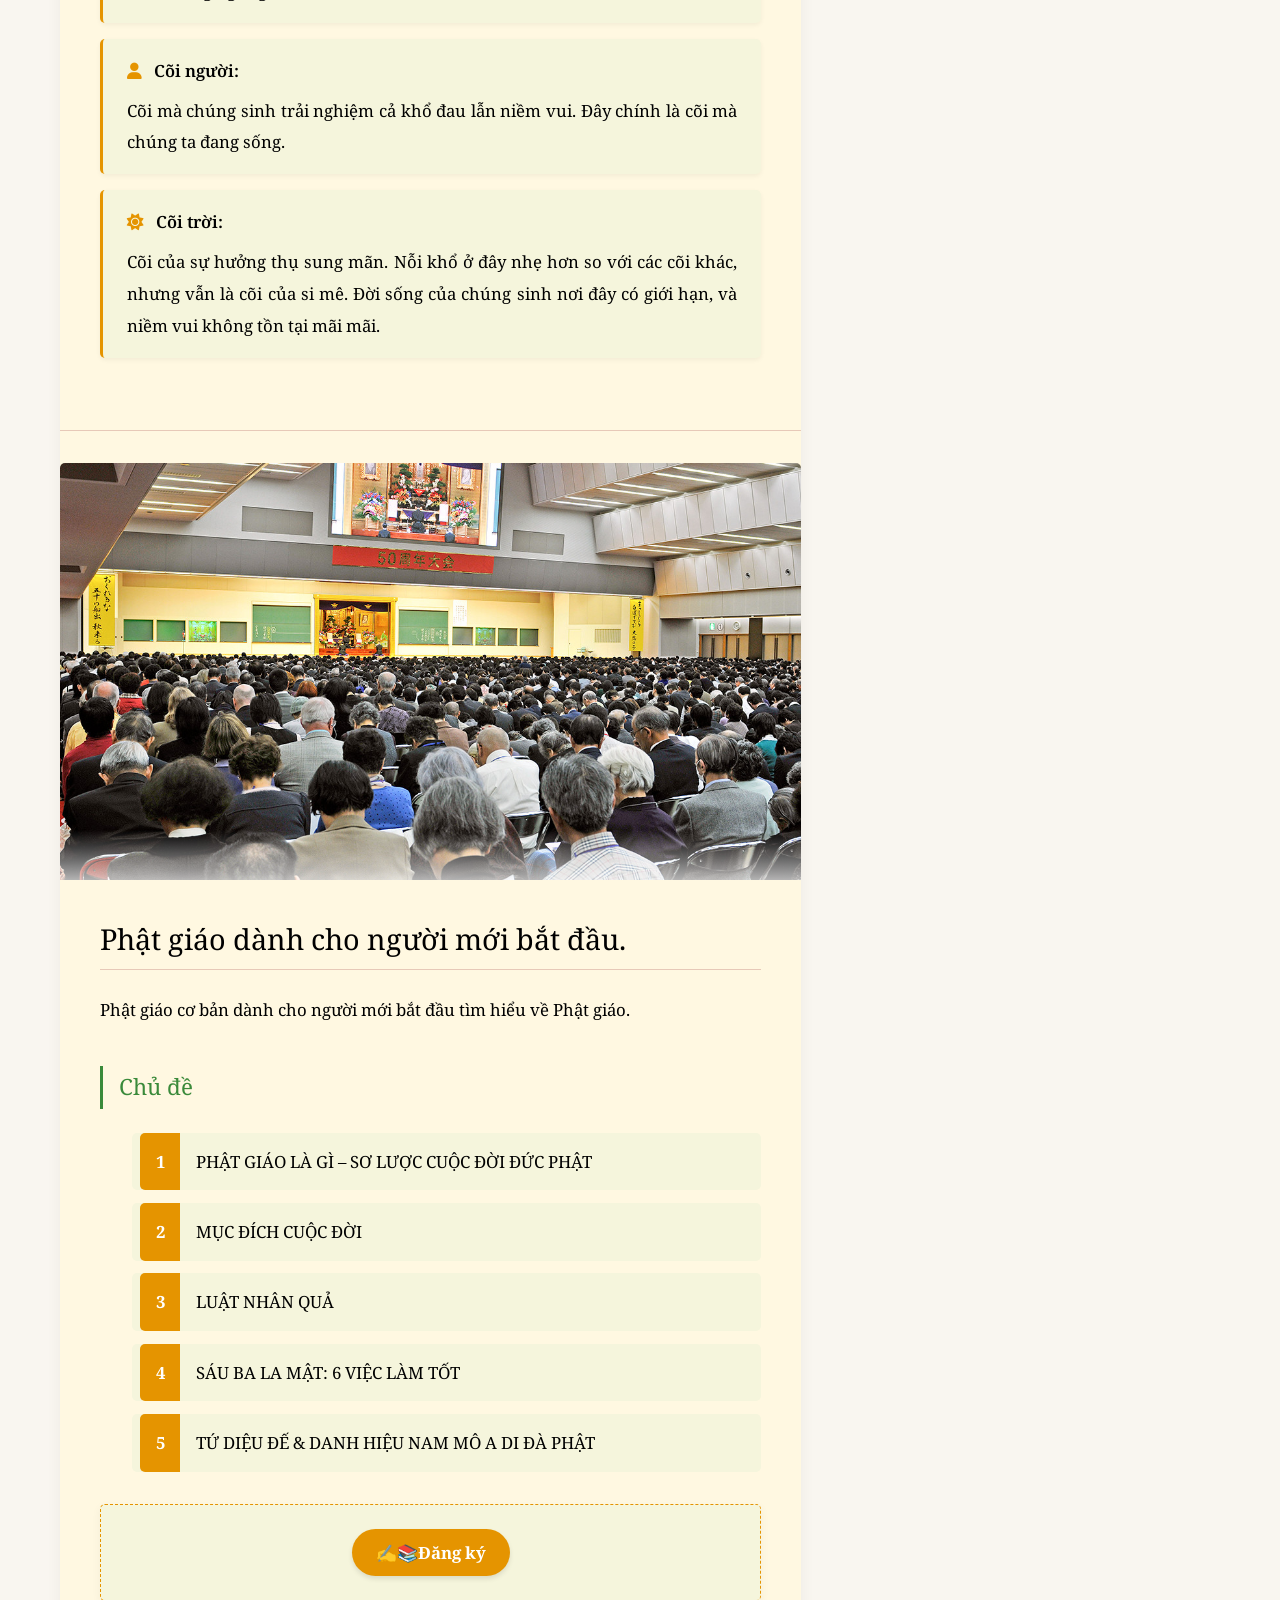
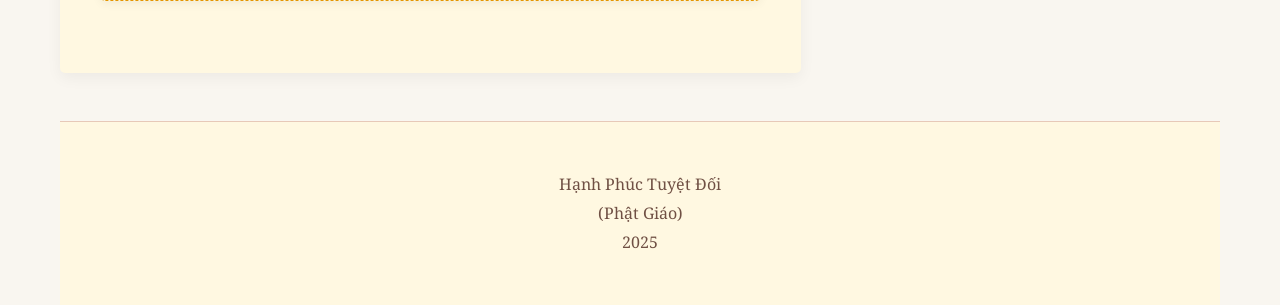
==== commit e82b879c: "rebuild pages" ====
--- a/index.html
+++ b/index.html
@@ -13,8 +13,12 @@
     <meta property="og:type" content="website">
     <meta property="og:url" content="https://hanhphuctuyetdoi.org">
     <link rel="canonical" href="https://hanhphuctuyetdoi.org">
+    <!-- Favicon -->
+    <link rel="icon" href="images/favicon.ico" type="image/x-icon">
+    <link rel="apple-touch-icon" href="images/apple-touch-icon.png">
+    <link rel="manifest" href="site.webmanifest">
+    <meta name="theme-color" content="#ffffff">
     <link rel="stylesheet" href="styles.css">
-    <link rel="icon" href="images/favicon.png" type="image/png">
     <!-- FontAwesome for icons -->
     <link rel="stylesheet" href="https://cdnjs.cloudflare.com/ajax/libs/font-awesome/6.4.0/css/all.min.css">
     <!-- Structured Data -->
@@ -193,6 +197,7 @@
             <div class="footer-content">
                 <p>Hạnh Phúc Tuyệt Đối</p>
                 <p>(Phật Giáo)</p>
+                <p>2025</p>
             </div>
         </footer>
     </div>
--- a/styles.css
+++ b/styles.css
@@ -76,6 +76,10 @@
     font-family: 'Noto Serif', Georgia, serif;
     letter-spacing: 1px;
     text-shadow: 1px 1px 2px rgba(0,0,0,0.1);
+    white-space: nowrap;
+    overflow: hidden;
+    text-overflow: ellipsis;
+    padding: 0 1rem;
 }
 
 .main-navigation ul {
@@ -347,19 +351,16 @@
     .site-content {
         grid-template-columns: 1fr;
     }
-    
     .site-title {
         font-size: 2rem;
-    }
-    
+        padding: 0 0.5rem;
+    }
     .entry-title {
         font-size: 1.6rem;
     }
-    
     .post-content {
         padding: 1.5rem;
     }
-    
     .sidebar {
         position: static;
         margin-top: 2rem;
@@ -368,23 +369,21 @@
 
 @media (max-width: 480px) {
     .site-container {
-        padding: 0 15px;
-    }
-    
+        padding: 0 10px;
+    }
     .site-title {
-        font-size: 1.8rem;
-    }
-    
+        font-size: 1.4rem;
+        padding: 0 0.25rem;
+        letter-spacing: 0.5px;
+    }
     .entry-title {
         font-size: 1.4rem;
     }
-    
     .post-content {
-        padding: 1.2rem;
-    }
-    
+        padding: 1rem;
+    }
     .sidebar {
-        padding: 1.5rem;
+        padding: 1rem;
     }
 }
 
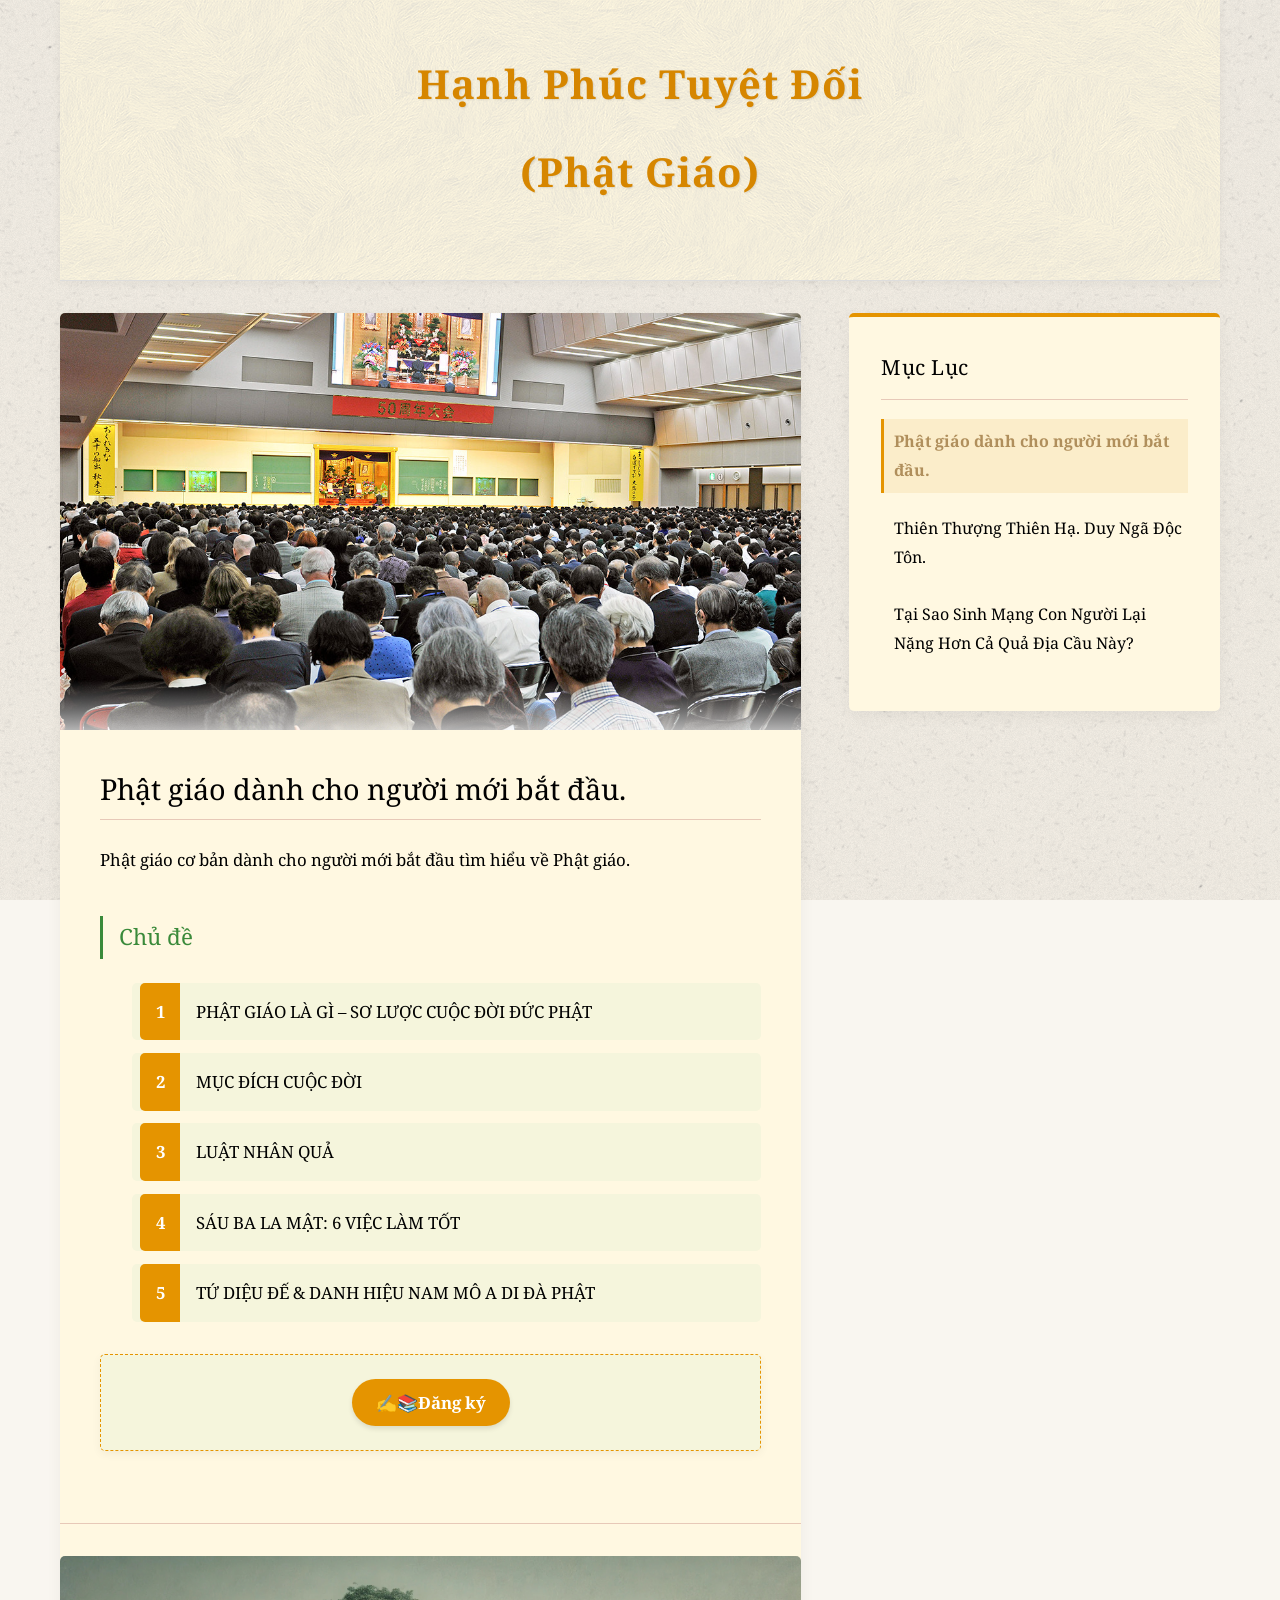
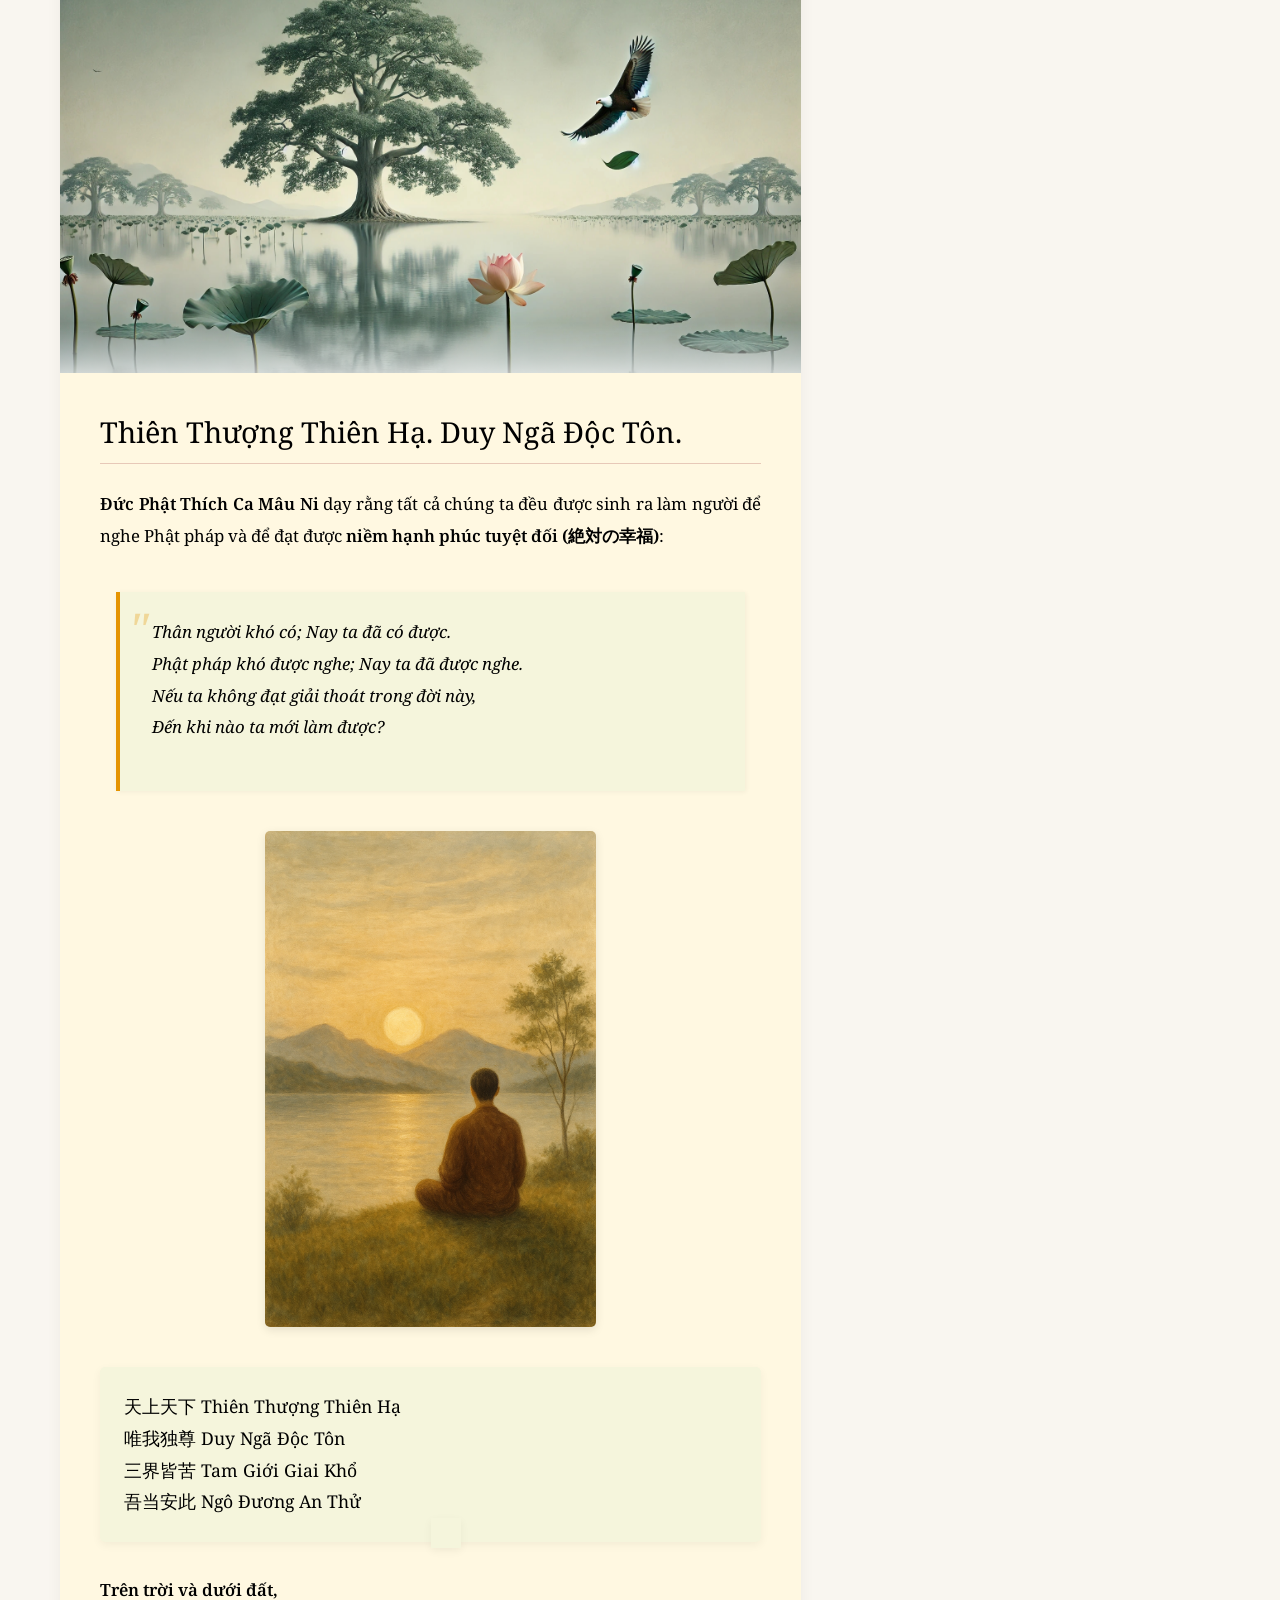
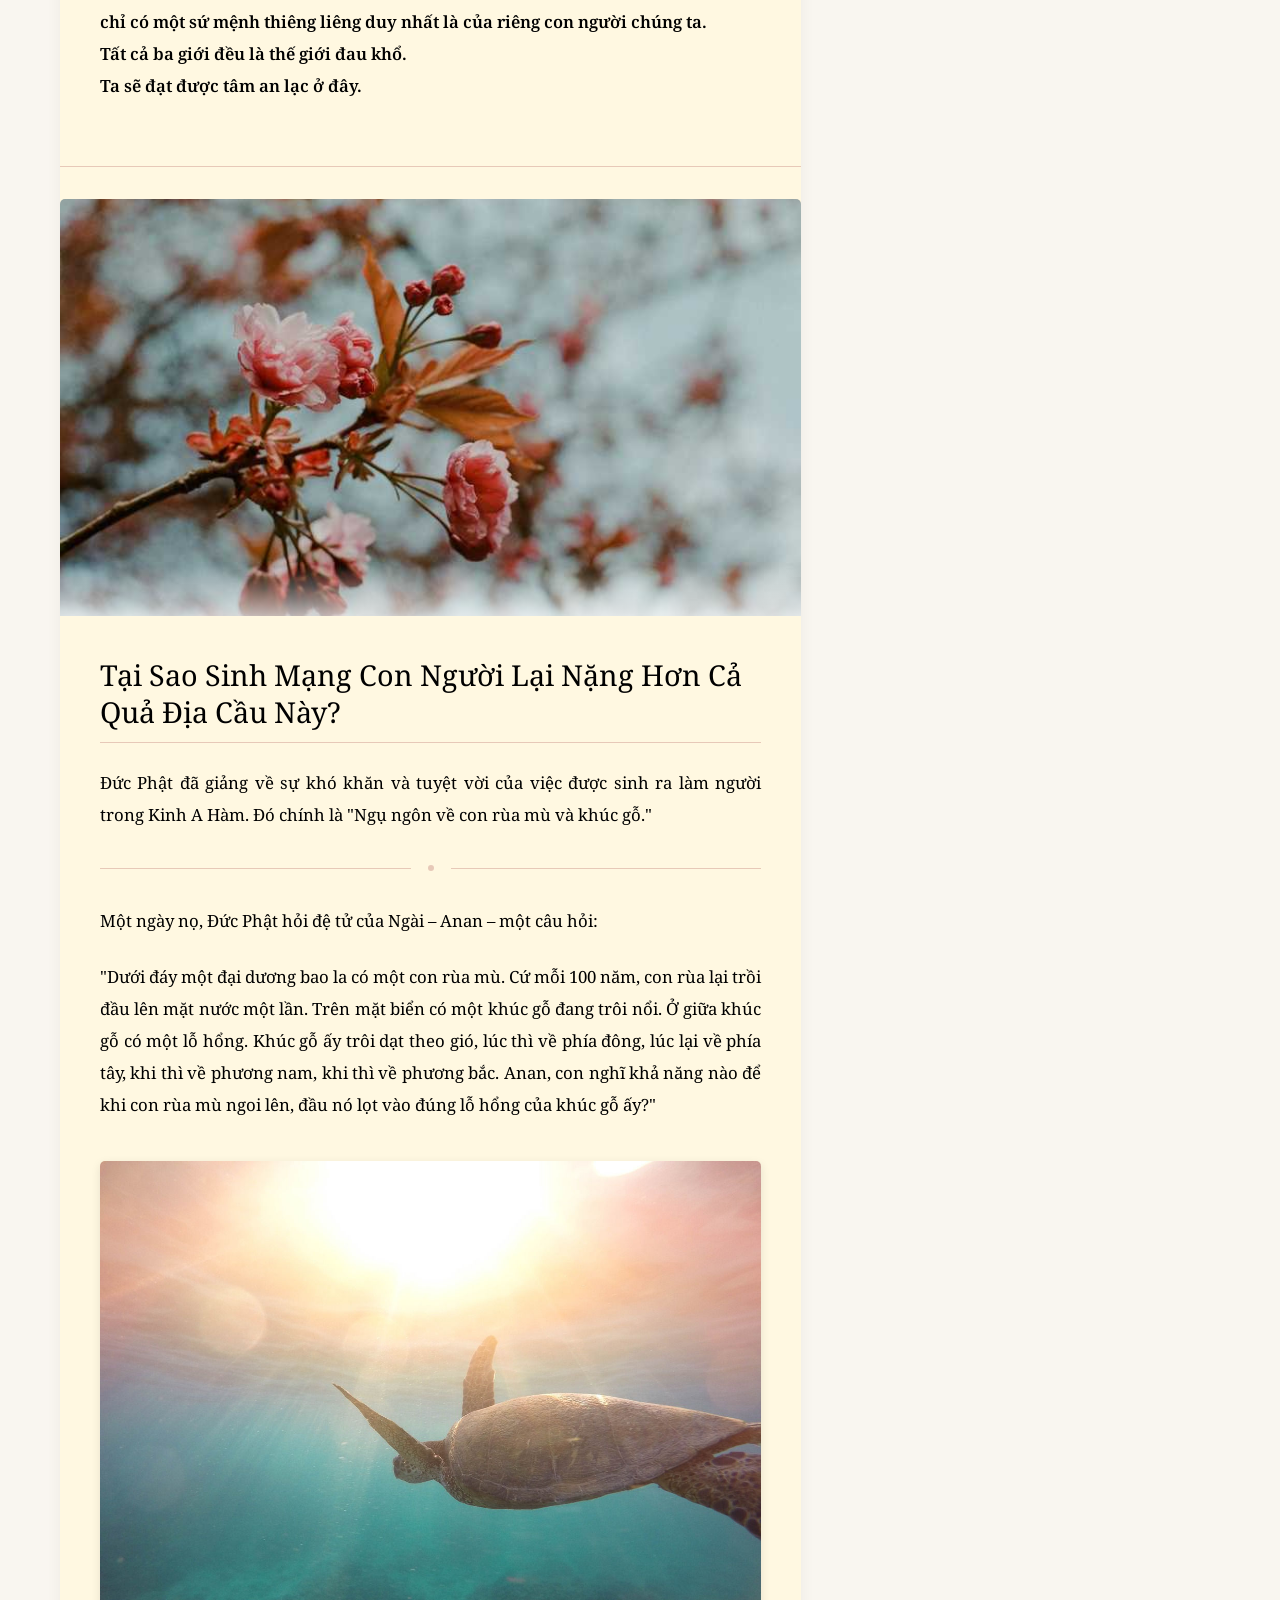
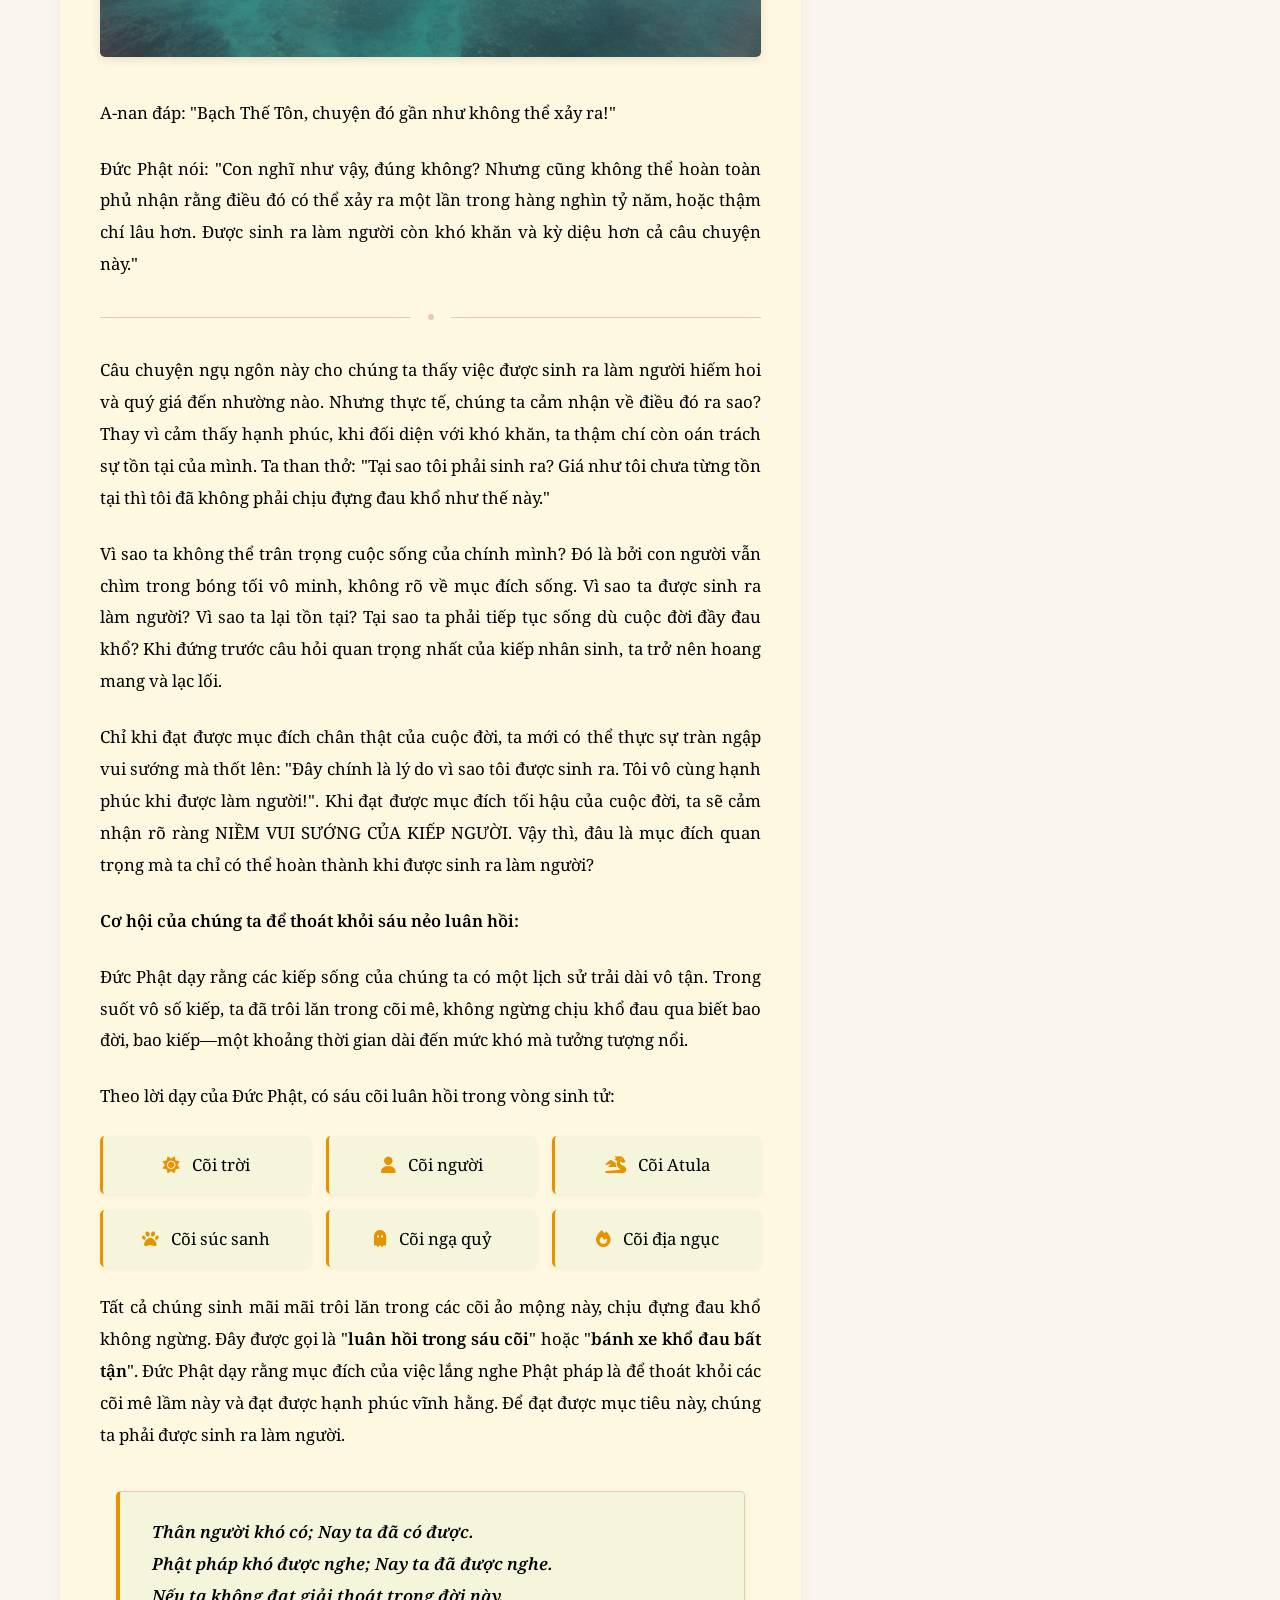
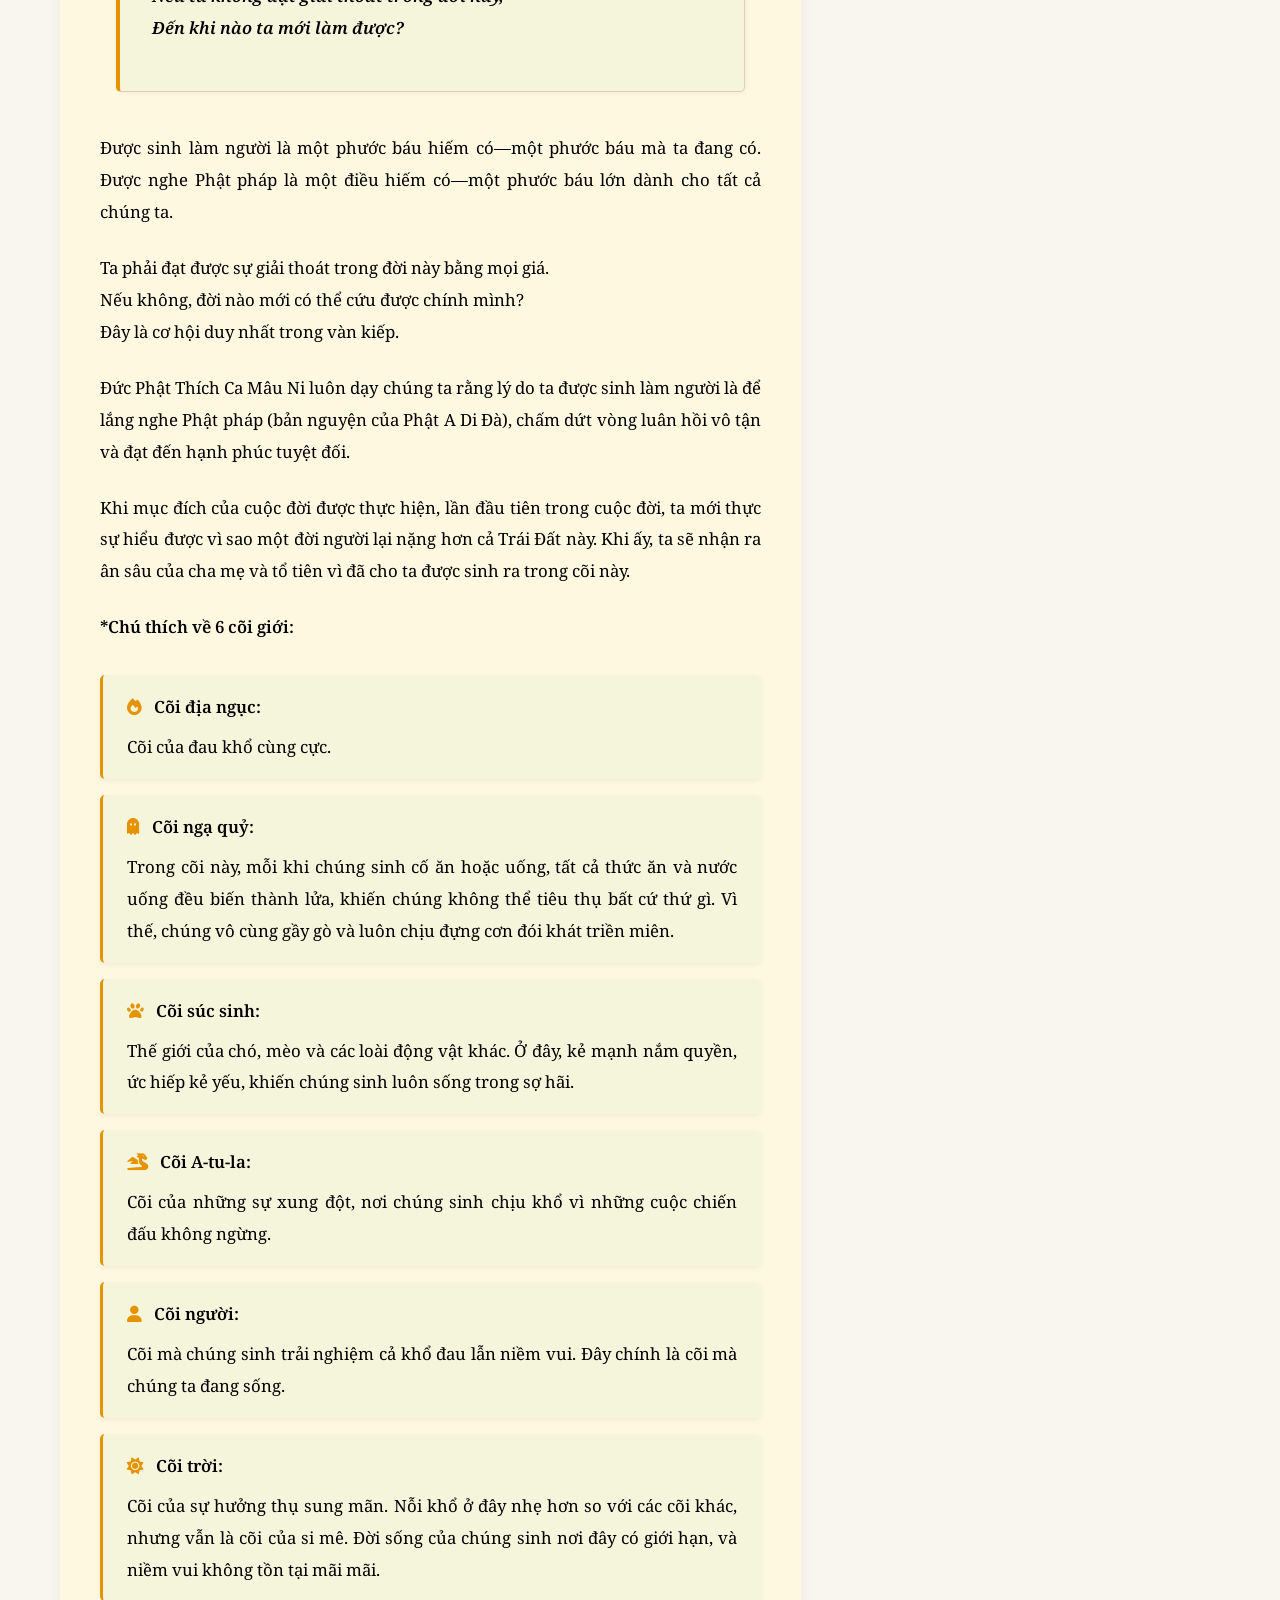
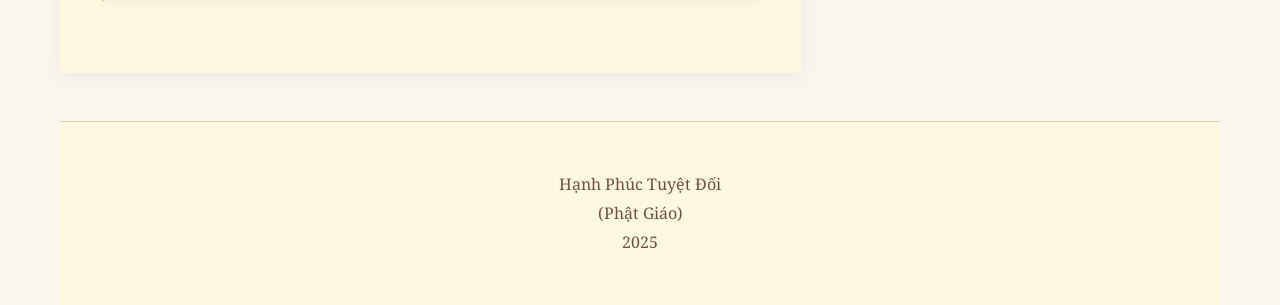
==== commit b4b19360: "rebuild pages" ====
--- a/index.html
+++ b/index.html
@@ -21,6 +21,20 @@
     <link rel="stylesheet" href="styles.css">
     <!-- FontAwesome for icons -->
     <link rel="stylesheet" href="https://cdnjs.cloudflare.com/ajax/libs/font-awesome/6.4.0/css/all.min.css">
+    <style>
+        .sidebar ul li a.active {
+            font-weight: bold;
+            color: #b08f5c;
+            position: relative;
+        }
+        
+        .sidebar ul li a.active::before {
+            content: "•";
+            position: absolute;
+            left: -15px;
+            color: #b08f5c;
+        }
+    </style>
     <!-- Structured Data -->
     <script type="application/ld+json">
     {
@@ -52,6 +66,29 @@
         <div class="site-content">
             <main class="main-content">
                 <article id="post-1" class="post">
+                    <figure class="featured-image-container">
+                        <img src="images/buddhism-basics.jpg" alt="Phật giáo dành cho người mới bắt đầu." class="featured-image-full">
+                    </figure>
+                    <div class="post-content">
+                        <h2 class="entry-title">Phật giáo dành cho người mới bắt đầu.</h2>
+                        <div class="entry-content">
+                            <p>Phật giáo cơ bản dành cho người mới bắt đầu tìm hiểu về Phật giáo.</p>
+                            <h3>Chủ đề</h3>
+                            <ol class="topics-list">
+                                <li><span class="topic-number">1</span><span class="topic-text">PHẬT GIÁO LÀ GÌ – SƠ LƯỢC CUỘC ĐỜI ĐỨC PHẬT</span></li>
+                                <li><span class="topic-number">2</span><span class="topic-text">MỤC ĐÍCH CUỘC ĐỜI</span></li>
+                                <li><span class="topic-number">3</span><span class="topic-text">LUẬT NHÂN QUẢ</span></li>
+                                <li><span class="topic-number">4</span><span class="topic-text">SÁU BA LA MẬT: 6 VIỆC LÀM TỐT</span></li>
+                                <li><span class="topic-number">5</span><span class="topic-text">TỨ DIỆU ĐẾ & DANH HIỆU NAM MÔ A DI ĐÀ PHẬT</span></li>
+                            </ol>
+                            <div class="signup-box">
+                                <h4 class="has-medium-font-size"><a href="https://docs.google.com/forms/d/e/1FAIpQLSfmnXQ_tHdX6BW0gpvY5uyh-gd7Po1OzNd1ub1ApMUK29noAw/viewform" target="_blank" rel="noreferrer noopener">✍📚Đăng ký</a></h4>
+                            </div>
+                        </div>
+                    </div>
+                </article>
+
+                <article id="post-2" class="post">
                     <figure class="featured-image-container">
                         <img src="images/featured-image-1.webp" alt="Thiên Thượng Thiên Hạ. Duy Ngã Độc Tôn." class="featured-image-full">
                     </figure>
@@ -82,7 +119,7 @@
                     </div>
                 </article>
 
-                <article id="post-2" class="post">
+                <article id="post-3" class="post">
                     <figure class="featured-image-container">
                         <img src="images/buddha-teaching.jpg" alt="Tại Sao Sinh Mạng Con Người Lại Nặng Hơn Cả Quả Địa Cầu Này?" class="featured-image-full">
                     </figure>
@@ -156,38 +193,15 @@
                         </div>
                     </div>
                 </article>
-
-                <article id="post-3" class="post">
-                    <figure class="featured-image-container">
-                        <img src="images/buddhism-basics.jpg" alt="Phật giáo dành cho người mới bắt đầu." class="featured-image-full">
-                    </figure>
-                    <div class="post-content">
-                        <h2 class="entry-title">Phật giáo dành cho người mới bắt đầu.</h2>
-                        <div class="entry-content">
-                            <p>Phật giáo cơ bản dành cho người mới bắt đầu tìm hiểu về Phật giáo.</p>
-                            <h3>Chủ đề</h3>
-                            <ol class="topics-list">
-                                <li><span class="topic-number">1</span><span class="topic-text">PHẬT GIÁO LÀ GÌ – SƠ LƯỢC CUỘC ĐỜI ĐỨC PHẬT</span></li>
-                                <li><span class="topic-number">2</span><span class="topic-text">MỤC ĐÍCH CUỘC ĐỜI</span></li>
-                                <li><span class="topic-number">3</span><span class="topic-text">LUẬT NHÂN QUẢ</span></li>
-                                <li><span class="topic-number">4</span><span class="topic-text">SÁU BA LA MẬT: 6 VIỆC LÀM TỐT</span></li>
-                                <li><span class="topic-number">5</span><span class="topic-text">TỨ DIỆU ĐẾ & DANH HIỆU NAM MÔ A DI ĐÀ PHẬT</span></li>
-                            </ol>
-                            <div class="signup-box">
-                                <h4 class="has-medium-font-size"><a href="https://docs.google.com/forms/d/e/1FAIpQLSfmnXQ_tHdX6BW0gpvY5uyh-gd7Po1OzNd1ub1ApMUK29noAw/viewform" target="_blank" rel="noreferrer noopener">✍📚Đăng ký</a></h4>
-                            </div>
-                        </div>
-                    </div>
-                </article>
             </main>
 
             <aside class="sidebar">
                 <div id="recent-posts" class="widget">
                     <h3 class="widget-title">Mục Lục</h3>
                     <ul>
-                        <li><a href="#post-1">Thiên Thượng Thiên Hạ. Duy Ngã Độc Tôn.</a></li>
-                        <li><a href="#post-2">Tại Sao Sinh Mạng Con Người Lại Nặng Hơn Cả Quả Địa Cầu Này?</a></li>
-                        <li><a href="#post-3">Phật giáo dành cho người mới bắt đầu.</a></li>
+                        <li><a href="#post-1">Phật giáo dành cho người mới bắt đầu.</a></li>
+                        <li><a href="#post-2">Thiên Thượng Thiên Hạ. Duy Ngã Độc Tôn.</a></li>
+                        <li><a href="#post-3">Tại Sao Sinh Mạng Con Người Lại Nặng Hơn Cả Quả Địa Cầu Này?</a></li>
                     </ul>
                 </div>
             </aside>
@@ -201,5 +215,45 @@
             </div>
         </footer>
     </div>
+
+    <script>
+    document.addEventListener('DOMContentLoaded', function() {
+        // Get all articles and menu items
+        const articles = document.querySelectorAll('.post');
+        const menuItems = document.querySelectorAll('.sidebar ul li a');
+        
+        // Add active class to highlight menu items
+        function highlightMenuOnScroll() {
+            let currentArticle = '';
+            
+            articles.forEach(article => {
+                const articleTop = article.getBoundingClientRect().top;
+                // If article is in viewport or above it
+                if (articleTop < window.innerHeight / 2) {
+                    currentArticle = '#' + article.getAttribute('id');
+                }
+            });
+            
+            // Remove active class from all menu items
+            menuItems.forEach(item => {
+                item.classList.remove('active');
+            });
+            
+            // Add active class to current menu item
+            if (currentArticle) {
+                const activeMenuItem = document.querySelector(`.sidebar ul li a[href="${currentArticle}"]`);
+                if (activeMenuItem) {
+                    activeMenuItem.classList.add('active');
+                }
+            }
+        }
+        
+        // Initial highlight on page load
+        highlightMenuOnScroll();
+        
+        // Highlight on scroll
+        window.addEventListener('scroll', highlightMenuOnScroll);
+    });
+    </script>
 </body>
 </html> 
